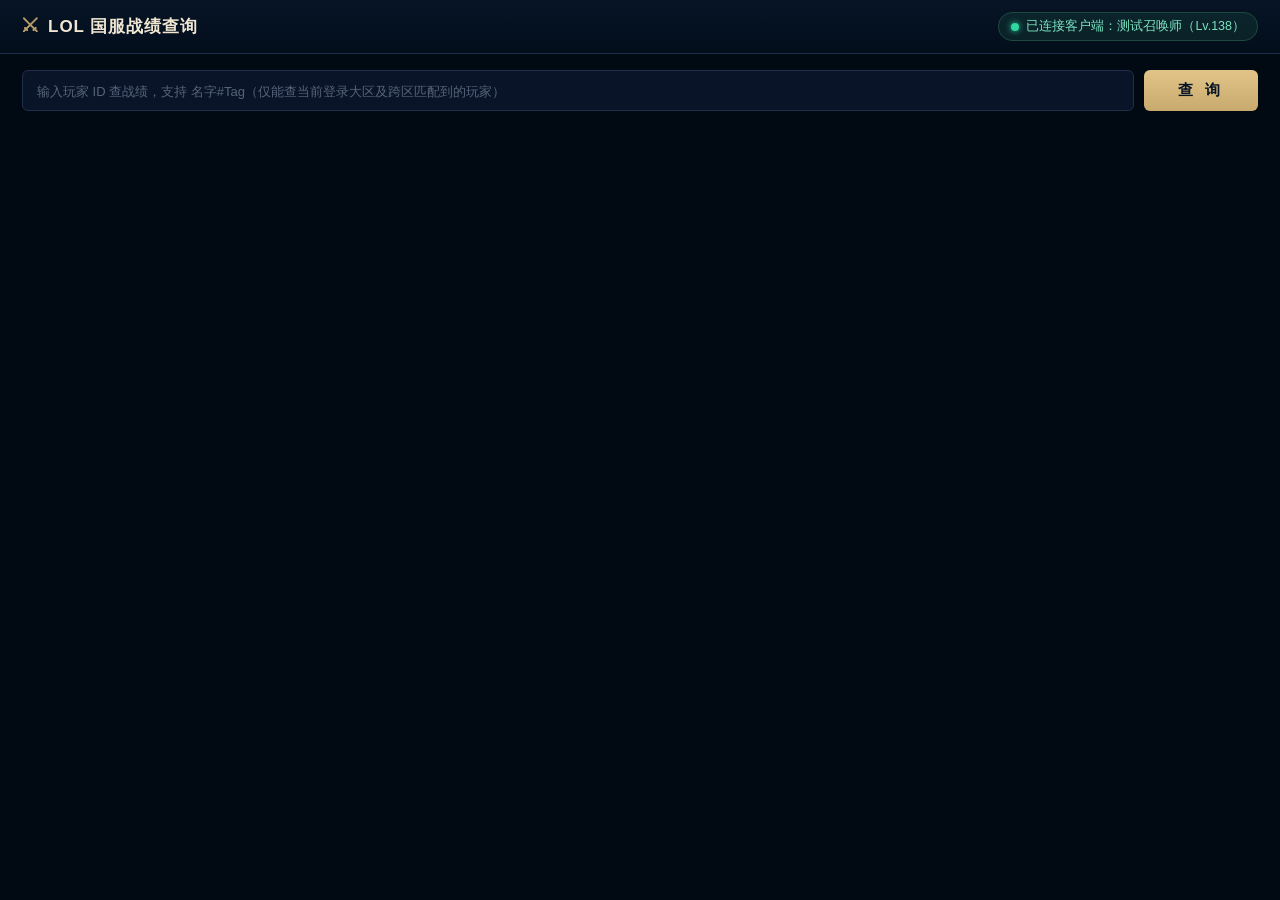
==== test/mock.html @ 6cfbda03 "LoL CN server match history viewer (LCU + pywebview), packaged as single exe" ====
<!DOCTYPE html>
<html lang="zh-CN">
<head>
<meta charset="utf-8">
<title>英雄联盟国服战绩查询</title>
<link rel="stylesheet" href="../app/ui/style.css">
</head>
<body>
<header>
  <div class="logo"><span class="logo-mark">⚔</span>LOL 国服战绩查询</div>
  <div id="connBadge" class="badge offline">
    <span class="dot"></span><span id="connText">正在检测客户端…</span>
    <button id="retryBtn" class="mini" hidden>重试</button>
  </div>
</header>

<main>
  <section class="search-row">
    <input id="queryInput" placeholder="输入玩家 ID 查战绩，支持 名字#Tag（仅能查当前登录大区及跨区匹配到的玩家）" autocomplete="off">
    <button id="searchBtn" class="primary">查 询</button>
  </section>

  <div id="toast" class="toast" hidden></div>

  <section id="playerBar" class="player-bar" hidden></section>
  <section id="summaryCards" class="summary" hidden></section>

  <section id="listHead" class="list-head" hidden>
    <div id="listTitle" class="list-title">战绩</div>
    <div class="list-actions">
      <button id="loadMoreBtn" class="ghost">加载更多</button>
      <button id="loadAllBtn" class="ghost">加载全部战绩</button>
      <button id="exportBtn" class="ghost">导出 CSV</button>
    </div>
  </section>

  <section id="matchList" class="match-list"></section>
  <div id="loadingAll" class="loading-all" hidden></div>
  <div id="emptyHint" class="empty" hidden>输入玩家 ID 开始查询</div>
</main>

<div id="detailMask" class="detail-mask" hidden>
  <div class="detail-panel">
    <div class="detail-head">
      <span id="detailTitle">对局详情</span>
      <button id="detailClose" class="ghost">关闭</button>
    </div>
    <div id="detailBody" class="detail-body">加载中…</div>
  </div>
</div>

<script>
window.pywebview = { api: {
  get_status: async () => ({ok:true, connected:true, me:{name:'测试召唤师', level:138}}),
  search_player: async (q) => ({ok:true, summoner:{puuid:'abc', summonerId:'s1', name:q, tagLine:'CN1', level:245, iconId:0}}),
  get_matches: async (puuid, beg) => {
    const heroes = [
      [1,'安妮·黑暗之女','Annie'],[412,'锤石·魂锁典狱长','Thresh'],[238,'亚索·疾风剑豪','Yasuo'],
      [99,'卢锡安·圣枪游侠','Lucian'],[86,'盖伦·德玛西亚之力','Garen']
    ];
    const modes = ['排位（单双排）','匹配模式','极地大乱斗'];
    const games = [];
    for (let i = beg; i < Math.min(beg+20, 45); i++) {
      const h = heroes[i % heroes.length], w = i % 3 !== 1;
      games.push({gameId: 1000000+i, queueId: i%3===2?450:420, mode: modes[i%3],
        creation: Date.now() - i*3600*1000*7, durationSec: 1200 + (i%5)*180, win: w, remake: i===7,
        championId: h[0], championName: h[1], avatar: 'https://game.gtimg.cn/images/lol/act/img/champion/' + h[2] + '.png',
        kills: 3+i%9, deaths: 2+i%6, assists: 5+i%12, cs: 150+i*7, gold: 9000+i*300, damage: 15000+i*900, level: 13+i%6});
    }
    return {ok:true, games, hasMore: beg+20 < 45};
  },
  get_game_detail: async (id) => {
    const myTeam = [['安妮·黑暗之女','Annie'],['亚索·疾风剑豪','Yasuo'],['卢锡安·圣枪游侠','Lucian'],['盖伦·德玛西亚之力','Garen'],['锤石·魂锁典狱长','Thresh']];
    const foeTeam = [['亚托克斯·暗裔剑魔','Aatrox'],['艾翁·铸星龙王','Ivern'],['劫·影流之主','Zed'],['厄运小姐·赏金猎人','MissFortune'],['索拉卡·众星之子','Soraka']];
    const mk = (arr, win, tag) => ({teamId: win?100:200, players: arr.map((h,i)=>({
      name: tag+i, championId: 1, championName: h[0],
      avatar: 'https://game.gtimg.cn/images/lol/act/img/champion/'+h[1]+'.png',
      kills: 8-i, deaths: 4, assists: 10, cs: 200+i*20, gold: 11000, damage: 22000, level: 16,
      items:[3089,3020,3157,3165,3135,3340],
      itemIcons:[3089,3020,3157,3165,3135,3340].map(x=>'https://game.gtimg.cn/images/lol/act/img/item/'+x+'.png'),
      win: win}))});
    return {ok:true, game:{gameId:id, mode:'排位（单双排）', creation: Date.now()-7200000, durationSec: 1836,
      teams:[mk(myTeam, true, '队友'), mk(foeTeam, false, '对手')]}};
  },
  get_champion_map: async () => ({ok:true, count:173}),
}};
</script>
<script src="../app/ui/app.js"></script>
</body>
</html>
---- app/ui/style.css ----
:root {
  --bg: #010a13;
  --panel: #0a1428;
  --panel2: #0f1e33;
  --line: #1f2f4a;
  --gold: #c8aa6e;
  --gold-bright: #f0e6d2;
  --cyan: #0ac8b9;
  --text: #a9b3c4;
  --text-bright: #e8e8f0;
  --win: #4a8fd6;
  --lose: #e0527e;
  --kda-high: #d0a94c;
}

* { box-sizing: border-box; margin: 0; padding: 0; }

/* hidden 属性必须始终生效，防止被 display:flex 等规则覆盖 */
[hidden] { display: none !important; }

body {
  background: var(--bg);
  color: var(--text);
  font-family: "Microsoft YaHei", "PingFang SC", "Segoe UI", sans-serif;
  font-size: 14px;
  overflow: hidden;
  height: 100vh;
  display: flex;
  flex-direction: column;
}

header {
  display: flex; align-items: center; justify-content: space-between;
  padding: 12px 22px;
  background: linear-gradient(180deg, #061425, #030e1c);
  border-bottom: 1px solid var(--line);
  flex: none;
}
.logo { font-size: 17px; font-weight: bold; color: var(--gold-bright); letter-spacing: 1px; }
.logo-mark { color: var(--gold); margin-right: 8px; }

.badge {
  display: flex; align-items: center; gap: 7px;
  padding: 5px 12px; border-radius: 14px; font-size: 12.5px;
  border: 1px solid var(--line);
}
.badge .dot { width: 8px; height: 8px; border-radius: 50%; background: #888; }
.badge.online { color: #7be3c0; border-color: #1e4a3d; background: rgba(30, 90, 70, .25); }
.badge.online .dot { background: #2fd6a0; box-shadow: 0 0 6px #2fd6a0; }
.badge.offline { color: #e58ba4; border-color: #522738; background: rgba(90, 30, 50, .25); }
.badge.offline .dot { background: #e0527e; box-shadow: 0 0 6px #e0527e; }

main { flex: 1; overflow-y: auto; padding: 16px 22px 30px; }

/* ---------- 搜索 ---------- */
.search-row { display: flex; gap: 10px; margin-bottom: 14px; }
#queryInput {
  flex: 1; padding: 11px 14px; font-size: 14.5px;
  background: var(--panel); border: 1px solid var(--line); border-radius: 6px;
  color: var(--text-bright); outline: none; transition: border-color .15s;
}
#queryInput:focus { border-color: var(--gold); }
#queryInput::placeholder { color: #55637a; font-size: 13px; }

button.primary {
  padding: 11px 34px; font-size: 15px; letter-spacing: 4px; cursor: pointer;
  color: #061425; font-weight: bold;
  background: linear-gradient(180deg, #e2c488, #c8aa6e);
  border: none; border-radius: 6px; transition: filter .15s;
}
button.primary:hover { filter: brightness(1.1); }
button.primary:disabled { filter: grayscale(.6); cursor: not-allowed; }

button.ghost {
  padding: 7px 14px; font-size: 13px; cursor: pointer; color: var(--gold);
  background: transparent; border: 1px solid #3a4a63; border-radius: 5px;
  transition: all .15s;
}
button.ghost:hover:not(:disabled) { border-color: var(--gold); background: rgba(200,170,110,.08); }
button.ghost:disabled { opacity: .45; cursor: not-allowed; }
button.mini {
  padding: 2px 10px; font-size: 12px; cursor: pointer; color: #e58ba4;
  background: transparent; border: 1px solid #522738; border-radius: 10px;
}

/* ---------- 提示 ---------- */
.toast {
  position: sticky; top: 0; z-index: 50; margin-bottom: 12px;
  padding: 10px 14px; border-radius: 6px; font-size: 13.5px; line-height: 1.5;
  background: #2c1622; color: #f0b7c8; border: 1px solid #522738;
}

/* ---------- 玩家条 ---------- */
.player-bar {
  display: flex; align-items: center; gap: 14px;
  padding: 14px 18px; margin-bottom: 12px;
  background: linear-gradient(90deg, var(--panel2), var(--panel));
  border: 1px solid var(--line); border-radius: 8px;
}
.player-bar .avatar {
  width: 52px; height: 52px; border-radius: 50%; flex: none;
  background: radial-gradient(circle at 35% 30%, #2a4a75, #14263f);
  color: var(--gold-bright); font-size: 22px; font-weight: bold;
  display: flex; align-items: center; justify-content: center;
  border: 2px solid var(--gold); overflow: hidden;
}
.player-bar .avatar img { width: 100%; height: 100%; object-fit: cover; }
.player-bar .name { font-size: 18px; font-weight: bold; color: var(--text-bright); }
.player-bar .sub { font-size: 12.5px; color: #6b7a92; margin-top: 3px; }

/* ---------- 汇总 ---------- */
.summary { display: grid; grid-template-columns: repeat(4, 1fr); gap: 10px; margin-bottom: 14px; }
.stat-card {
  background: var(--panel); border: 1px solid var(--line); border-radius: 8px;
  padding: 12px 16px;
}
.stat-card .label { font-size: 12px; color: #6b7a92; margin-bottom: 6px; }
.stat-card .value { font-size: 21px; font-weight: bold; color: var(--text-bright); }
.stat-card .value .unit { font-size: 12px; color: #6b7a92; font-weight: normal; }
.stat-card .champ-row { display: flex; gap: 6px; flex-wrap: wrap; }
.champ-chip { display: flex; align-items: center; gap: 4px; font-size: 11px; color: var(--text); }
.champ-chip img { width: 24px; height: 24px; border-radius: 4px; }
.champ-chip .wr { color: #6b7a92; }
.champ-chip b { color: var(--text-bright); font-weight: normal; }
.champ-chip .cname { max-width: 64px; overflow: hidden; text-overflow: ellipsis; white-space: nowrap; }
.wr-good { color: #5fc6ae !important; }
.wr-bad { color: #e0527e !important; }

/* ---------- 列表 ---------- */
.list-head {
  display: flex; align-items: center; justify-content: space-between;
  margin: 4px 0 10px;
}
.list-title { font-size: 14px; color: #8393ab; }
.list-actions { display: flex; gap: 8px; }

.match-list { display: flex; flex-direction: column; gap: 8px; }

.match-card {
  display: flex; align-items: center; gap: 14px;
  background: var(--panel); border: 1px solid var(--line); border-radius: 8px;
  padding: 10px 14px 10px 0; cursor: pointer; overflow: hidden;
  transition: border-color .15s, transform .1s;
}
.match-card:hover { border-color: #3a5a83; }
.match-card.win { border-left: 3px solid var(--win); }
.match-card.lose { border-left: 3px solid var(--lose); }

.mc-champ { position: relative; width: 52px; height: 52px; flex: none; margin-left: 12px; }
.mc-champ img {
  width: 100%; height: 100%; border-radius: 6px; object-fit: cover;
  border: 1px solid var(--line);
}
.mc-champ .lvl {
  position: absolute; right: -4px; bottom: -4px;
  background: #061425; border: 1px solid var(--line); border-radius: 8px;
  font-size: 10.5px; padding: 0 5px; color: var(--gold);
}
.mc-champ .ph {
  width: 100%; height: 100%; border-radius: 6px;
  background: linear-gradient(135deg, #1b3355, #10203a);
  display: flex; align-items: center; justify-content: center;
  color: var(--gold); font-size: 16px; font-weight: bold;
}

.mc-main { width: 190px; flex: none; }
.mc-main .cname { font-size: 14.5px; font-weight: bold; color: var(--text-bright); }
.mc-main .meta { font-size: 12px; color: #6b7a92; margin-top: 4px; }
.mc-main .meta .win-word { color: #5fc6ae; font-weight: bold; }
.mc-main .meta .lose-word { color: #e0527e; font-weight: bold; }

.mc-kda { width: 130px; flex: none; text-align: center; }
.mc-kda .nums { font-size: 15.5px; color: var(--text-bright); font-weight: bold; }
.mc-kda .nums .d { color: #e0527e; }
.mc-kda .ratio { font-size: 12px; margin-top: 3px; color: #6b7a92; }
.kda-good { color: var(--kda-high) !important; }

.mc-stats { display: flex; gap: 22px; flex: 1; }
.mc-stat { text-align: center; min-width: 52px; }
.mc-stat .v { font-size: 14px; color: var(--text-bright); }
.mc-stat .k { font-size: 11px; color: #6b7a92; margin-top: 2px; }

.mc-right { text-align: right; flex: none; margin-left: auto; padding-right: 4px; }
.mc-right .dur { font-size: 13px; color: var(--text); }
.mc-right .mode { font-size: 12px; color: #6b7a92; margin-top: 3px; }
.mc-right .arrow { color: #3a4a63; font-size: 16px; margin-left: 10px; }
.remake-tag { font-size: 11px; color: #c9a227; border: 1px solid #4d3f14; border-radius: 3px; padding: 0 4px; margin-left: 6px; }

.empty { text-align: center; color: #55637a; padding: 60px 0; font-size: 14px; }
.loading-all { text-align: center; color: var(--gold); padding: 14px 0; font-size: 13px; }

/* ---------- 详情弹层 ---------- */
.detail-mask {
  position: fixed; inset: 0; background: rgba(1, 6, 12, .78); z-index: 100;
  display: flex; align-items: center; justify-content: center;
}
.detail-panel {
  width: min(860px, 92vw); max-height: 86vh; overflow-y: auto;
  background: var(--panel2); border: 1px solid #3a4a63; border-radius: 10px;
  padding: 18px 22px;
}
.detail-head {
  display: flex; justify-content: space-between; align-items: center;
  font-size: 15px; color: var(--text-bright); font-weight: bold; margin-bottom: 14px;
}
.detail-team-title { font-size: 13px; margin: 10px 0 6px; color: #8393ab; }
.detail-team-title.win { color: #5fc6ae; }
.detail-team-title.lose { color: #e0527e; }

.dtable { width: 100%; border-collapse: collapse; }
.dtable td { padding: 5px 6px; font-size: 13px; border-top: 1px solid #16263e; }
.dtable tr.me { background: rgba(200, 170, 110, .07); }
.dtable .dchamp { display: flex; align-items: center; gap: 8px; }
.dtable .dchamp img { width: 30px; height: 30px; border-radius: 4px; }
.dtable .dchamp span { color: var(--text-bright); }
.dtable .items { display: flex; gap: 3px; }
.dtable .items img { width: 20px; height: 20px; border-radius: 3px; background: #16263e; }
.dtable .dkda b { color: var(--text-bright); }
.dtable .dkda .d { color: #e0527e; }

/* 滚动条 */
::-webkit-scrollbar { width: 10px; }
::-webkit-scrollbar-thumb { background: #1f2f4a; border-radius: 5px; }
::-webkit-scrollbar-track { background: transparent; }
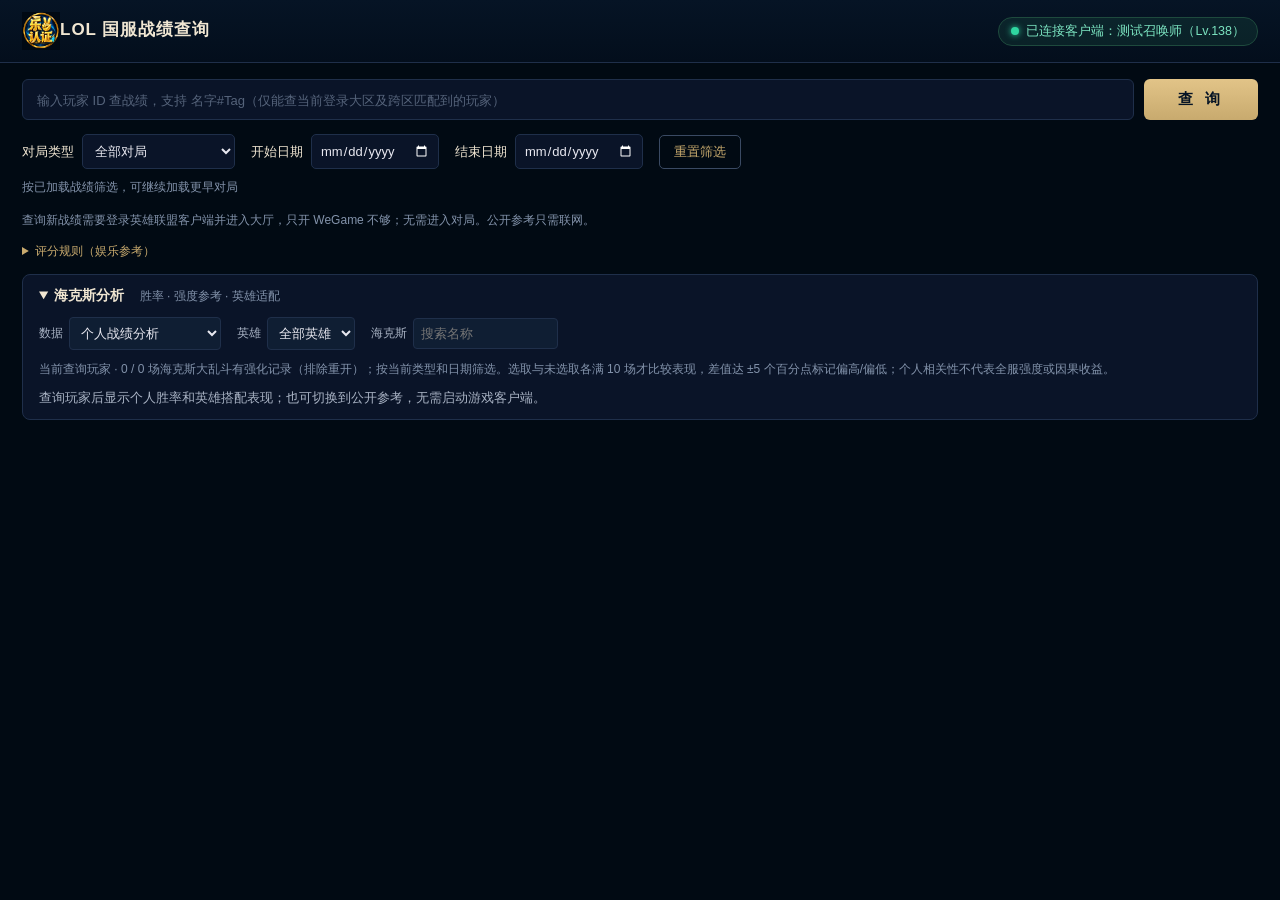
==== commit 9d241e60: "feat: add ARAM Mayhem analysis, player ratings and custom app icon" ====
--- a/test/mock.html
+++ b/test/mock.html
@@ -3,11 +3,12 @@
 <head>
 <meta charset="utf-8">
 <title>英雄联盟国服战绩查询</title>
+<link rel="icon" href="../app/ui/app-icon.ico">
 <link rel="stylesheet" href="../app/ui/style.css">
 </head>
 <body>
 <header>
-  <div class="logo"><span class="logo-mark">⚔</span>LOL 国服战绩查询</div>
+  <div class="logo"><img class="app-logo" src="../app/ui/app-icon.png" alt="乐✌认证">LOL 国服战绩查询</div>
   <div id="connBadge" class="badge offline">
     <span class="dot"></span><span id="connText">正在检测客户端…</span>
     <button id="retryBtn" class="mini" hidden>重试</button>
@@ -20,14 +21,54 @@
     <button id="searchBtn" class="primary">查 询</button>
   </section>
 
+  <section class="filter-row" aria-label="战绩筛选">
+    <label>对局类型 <select id="queueFilter">
+      <option value="all">全部对局</option>
+      <option value="mayhem">海克斯大乱斗</option>
+      <option value="aram">极地大乱斗</option>
+      <option value="ranked-solo">排位（单双排）</option>
+      <option value="ranked-flex">排位（灵活组排）</option>
+      <option value="normal">匹配模式</option>
+      <option value="arena">斗魂竞技场</option>
+      <option value="urf">无限火力 / 无限乱斗</option>
+      <option value="other">其他模式</option>
+    </select></label>
+    <label>开始日期 <input id="dateFrom" type="date"></label>
+    <label>结束日期 <input id="dateTo" type="date"></label>
+    <button id="resetFilters" class="ghost">重置筛选</button>
+    <span id="filterHint" class="filter-hint">按已加载战绩筛选，可继续加载更早对局</span>
+  </section>
+
   <div id="toast" class="toast" hidden></div>
+  <p class="connection-help">查询新战绩需要登录英雄联盟客户端并进入大厅，只开 WeGame 不够；无需进入对局。公开参考只需联网。</p>
 
   <section id="playerBar" class="player-bar" hidden></section>
   <section id="summaryCards" class="summary" hidden></section>
+  <section id="damageSummary" class="damage-summary" hidden>
+    <div><b>近期伤害评价</b> <span id="damageVerdict"></span><p id="damageProgress"></p></div>
+    <button id="retryDamage" class="ghost" hidden>重试伤害核验</button>
+  </section>
+  <details class="rating-rules"><summary>评分规则（娱乐参考）</summary><div id="ratingRules"></div></details>
+
+  <details id="augmentAnalysis" class="analysis-panel" open>
+    <summary>海克斯分析 <span>胜率 · 强度参考 · 英雄适配</span></summary>
+    <div class="analysis-controls">
+      <label>数据 <select id="analysisSource">
+        <option value="personal">个人战绩分析</option>
+        <option value="public">公开强度 / 英雄适配</option>
+      </select></label>
+      <label>英雄 <select id="analysisChampion"><option value="0">全部英雄</option></select></label>
+      <label>海克斯 <input id="analysisSearch" type="search" placeholder="搜索名称"></label>
+      <button id="refreshReference" class="ghost" hidden>刷新公开参考</button>
+    </div>
+    <p id="analysisNote" class="analysis-note"></p>
+    <div id="analysisBody" class="analysis-body"></div>
+  </details>
 
   <section id="listHead" class="list-head" hidden>
     <div id="listTitle" class="list-title">战绩</div>
     <div class="list-actions">
+      <select id="matchSort" aria-label="战绩排序"><option value="date">最新对局在前</option><option value="score">评分从高到低</option></select>
       <button id="loadMoreBtn" class="ghost">加载更多</button>
       <button id="loadAllBtn" class="ghost">加载全部战绩</button>
       <button id="exportBtn" class="ghost">导出 CSV</button>
@@ -43,46 +84,64 @@
   <div class="detail-panel">
     <div class="detail-head">
       <span id="detailTitle">对局详情</span>
+      <select id="detailSort" aria-label="队伍内排序"><option value="default">队伍默认顺序</option><option value="score">队伍内评分从高到低</option></select>
       <button id="detailClose" class="ghost">关闭</button>
     </div>
     <div id="detailBody" class="detail-body">加载中…</div>
   </div>
 </div>
 
+<script src="../app/ui/ratings.js"></script>
+<script src="../app/ui/damage.js"></script>
+<script src="../app/ui/analysis.js"></script>
 <script>
+const mockAugments = [
+  {id: 1007, name: '大力', rarity: 'kSilver', icon: 'https://raw.communitydragon.org/latest/plugins/rcp-be-lol-game-data/global/default/assets/ux/cherry/augments/icons/bluntforce_small.png'},
+  {id: 1002, name: '尖端发明家', rarity: 'kGold', icon: 'https://raw.communitydragon.org/latest/plugins/rcp-be-lol-game-data/global/default/assets/ux/cherry/augments/icons/apexinventor_small.png'},
+  {id: 1006, name: '利刃华尔兹', rarity: 'kPrismatic', icon: 'https://raw.communitydragon.org/latest/plugins/rcp-be-lol-game-data/global/default/assets/ux/cherry/augments/icons/bladewaltz_small.png'},
+];
 window.pywebview = { api: {
   get_status: async () => ({ok:true, connected:true, me:{name:'测试召唤师', level:138}}),
-  search_player: async (q) => ({ok:true, summoner:{puuid:'abc', summonerId:'s1', name:q, tagLine:'CN1', level:245, iconId:0}}),
+  search_player: async (q) => ({ok:true, summoner:{puuid:'abc', summonerId:'s1', name:q, friendStatus:'friend', tagLine:'CN1', level:245, iconId:0}}),
   get_matches: async (puuid, beg) => {
     const heroes = [
       [1,'安妮·黑暗之女','Annie'],[412,'锤石·魂锁典狱长','Thresh'],[238,'亚索·疾风剑豪','Yasuo'],
       [99,'卢锡安·圣枪游侠','Lucian'],[86,'盖伦·德玛西亚之力','Garen']
     ];
-    const modes = ['排位（单双排）','匹配模式','极地大乱斗'];
+    const modes = ['海克斯大乱斗','排位（单双排）','匹配模式','极地大乱斗'];
+    const queues = [2400, 420, 430, 450];
     const games = [];
     for (let i = beg; i < Math.min(beg+20, 45); i++) {
       const h = heroes[i % heroes.length], w = i % 3 !== 1;
-      games.push({gameId: 1000000+i, queueId: i%3===2?450:420, mode: modes[i%3],
+      games.push({gameId: 1000000+i, queueId: queues[i%4], mode: modes[i%4],
+        augmentNames: i%4===0 ? mockAugments : [],
         creation: Date.now() - i*3600*1000*7, durationSec: 1200 + (i%5)*180, win: w, remake: i===7,
         championId: h[0], championName: h[1], avatar: 'https://game.gtimg.cn/images/lol/act/img/champion/' + h[2] + '.png',
         kills: 3+i%9, deaths: 2+i%6, assists: 5+i%12, cs: 150+i*7, gold: 9000+i*300, damage: 15000+i*900, level: 13+i%6});
     }
     return {ok:true, games, hasMore: beg+20 < 45};
   },
+  get_damage_evaluations: async (puuid, ids) => ({ok:true, results:ids.map(id=>({gameId:id,
+    evaluation:{status:'ok',isTop:(id-1000000)%4===0,rank:(id-1000000)%4===0?1:5,maxDamage:40000,damage:20000,tied:false,players:10}}))}),
   get_game_detail: async (id) => {
+    const mayhem = (id - 1000000) % 4 === 0;
     const myTeam = [['安妮·黑暗之女','Annie'],['亚索·疾风剑豪','Yasuo'],['卢锡安·圣枪游侠','Lucian'],['盖伦·德玛西亚之力','Garen'],['锤石·魂锁典狱长','Thresh']];
     const foeTeam = [['亚托克斯·暗裔剑魔','Aatrox'],['艾翁·铸星龙王','Ivern'],['劫·影流之主','Zed'],['厄运小姐·赏金猎人','MissFortune'],['索拉卡·众星之子','Soraka']];
     const mk = (arr, win, tag) => ({teamId: win?100:200, players: arr.map((h,i)=>({
-      name: tag+i, championId: 1, championName: h[0],
+      name: tag+i, friendStatus: i===0?'friend':i===1?'self':i===2?'unknown':'not_friend', tagLine: 'CN1', championId: 1, championName: h[0],
+      augments: mayhem ? mockAugments : [],
       avatar: 'https://game.gtimg.cn/images/lol/act/img/champion/'+h[1]+'.png',
       kills: 8-i, deaths: 4, assists: 10, cs: 200+i*20, gold: 11000, damage: 22000, level: 16,
       items:[3089,3020,3157,3165,3135,3340],
       itemIcons:[3089,3020,3157,3165,3135,3340].map(x=>'https://game.gtimg.cn/images/lol/act/img/item/'+x+'.png'),
       win: win}))});
-    return {ok:true, game:{gameId:id, mode:'排位（单双排）', creation: Date.now()-7200000, durationSec: 1836,
+    return {ok:true, game:{gameId:id, mode:mayhem?'海克斯大乱斗':'排位（单双排）', creation: Date.now()-7200000, durationSec: 1836,
       teams:[mk(myTeam, true, '队友'), mk(foeTeam, false, '对手')]}};
   },
-  get_champion_map: async () => ({ok:true, count:173}),
+  get_champion_map: async () => ({ok:true, count:2, champions:[{id:266,name:'暗裔剑魔·亚托克斯'},{id:103,name:'九尾妖狐·阿狸'}]}),
+  get_augment_reference: async (id) => ({ok:true, data:{source:'ARAMGG', sourceUrl:'https://aramgg.com/en/augments',
+    patch:'26.17', scope:'演示数据，仅用于界面测试', championId:id, minimumSample:id?255:null,
+    fetchedAt:'2026-09-09T00:00:00Z', rows:mockAugments.map(a=>({id:a.id,augment:a,winRate:52.31,tier:'T2',sampleSize:id?1000:null}))}}),
 }};
 </script>
 <script src="../app/ui/app.js"></script>
--- a/app/ui/style.css
+++ b/app/ui/style.css
@@ -209,16 +209,119 @@
 
 .dtable { width: 100%; border-collapse: collapse; }
 .dtable td { padding: 5px 6px; font-size: 13px; border-top: 1px solid #16263e; }
+.dtable td:nth-child(n+2) { white-space: nowrap; }
 .dtable tr.me { background: rgba(200, 170, 110, .07); }
 .dtable .dchamp { display: flex; align-items: center; gap: 8px; }
 .dtable .dchamp img { width: 30px; height: 30px; border-radius: 4px; }
 .dtable .dchamp span { color: var(--text-bright); }
+.dtable .dchamp .pname { color: #8393ab; font-size: 12px; max-width: 110px;
+  overflow: hidden; text-overflow: ellipsis; white-space: nowrap; }
+.dtable .daug { max-width: 250px; }
 .dtable .items { display: flex; gap: 3px; }
 .dtable .items img { width: 20px; height: 20px; border-radius: 3px; background: #16263e; }
 .dtable .dkda b { color: var(--text-bright); }
 .dtable .dkda .d { color: #e0527e; }
 
+/* 海克斯强化符文徽章 */
+.aug-chips { display: flex; flex-wrap: wrap; gap: 4px; margin-top: 4px; }
+.aug-chip {
+  font-size: 11px; line-height: 1; padding: 4px 6px;
+  color: #c8aa6e; background: rgba(200, 170, 110, .10);
+  border: 1px solid rgba(200, 170, 110, .35); border-radius: 3px;
+  white-space: nowrap;
+}
+.stat-card .sublabel { font-size: 11px; color: #6b7a92; margin-top: 5px; }
+
+.filter-row { display: flex; align-items: center; flex-wrap: wrap; gap: 10px 16px; margin-bottom: 16px; }
+.filter-row label { display: flex; align-items: center; gap: 8px; font-size: 13px; color: var(--gold-bright); }
+.filter-row select, .filter-row input {
+  color-scheme: dark; background: var(--panel); color: var(--text-bright);
+  border: 1px solid var(--line); border-radius: 5px; padding: 8px; font: inherit;
+}
+.filter-row select:focus, .filter-row input:focus { outline: 1px solid var(--gold); }
+.filter-hint { flex-basis: 100%; color: #8393ab; font-size: 12px; }
+.connection-help { color: #8393ab; font-size: 12px; margin: 0 0 14px; }
+.analysis-panel { margin-bottom: 16px; border: 1px solid var(--line); border-radius: 8px; background: var(--panel); padding: 12px 16px; }
+.analysis-panel summary { color: var(--gold-bright); cursor: pointer; font-weight: bold; }
+.analysis-panel summary span { margin-left: 12px; color: #8393ab; font-size: 12px; font-weight: normal; }
+.analysis-controls { display: flex; flex-wrap: wrap; align-items: center; gap: 10px 16px; margin-top: 12px; }
+.analysis-controls label { display: flex; align-items: center; gap: 6px; font-size: 12px; }
+.analysis-controls select, .analysis-controls input { background: var(--panel2); color: var(--text-bright); border: 1px solid var(--line); padding: 7px; border-radius: 4px; max-width: 230px; }
+.analysis-controls input { width: 145px; }
+.analysis-note { font-size: 12px; color: #8393ab; line-height: 1.6; margin: 10px 0; }
+.analysis-note a { color: var(--cyan); }
+.analysis-body { max-height: 300px; overflow: auto; font-size: 13px; }
+.analysis-table { width: 100%; border-collapse: collapse; }
+.analysis-table th { position: sticky; top: 0; background: #12243b; text-align: left; font-weight: normal; color: #bdcadb; z-index: 1; }
+.analysis-table th, .analysis-table td { padding: 8px; border-bottom: 1px solid var(--line); }
+.analysis-table th, .analysis-table td:nth-child(2), .analysis-table td:nth-child(3) { white-space: nowrap; }
+.analysis-table .aug-chips { margin: 0; }
+.analysis-rate { color: var(--text-bright); font-weight: bold; }
+.analysis-pair { margin: 3px 0; line-height: 1.5; }
+.reference-tier { padding: 3px 10px; border: 1px solid #41566f; border-radius: 4px; }
+.tier-T1 { color: #e6b9ff; border-color: #8661b2; }
+.tier-T2 { color: #e7cb86; border-color: #8c7037; }
+.reference-stale { color: #efbb66; }
+.copy-id { flex: none; padding: 3px 7px; color: var(--cyan); background: transparent; border: 1px solid #285455; border-radius: 4px; cursor: pointer; font: inherit; font-size: 11px; }
+.copy-id:hover { background: #153435; }
+.copy-id:disabled { opacity: .4; cursor: default; }
+.dtable .dchamp { flex-wrap: wrap; }
+.rating-rules { color: #8393ab; margin-bottom: 14px; font-size: 12px; }
+.rating-rules summary { cursor: pointer; color: var(--gold); }
+#ratingRules { padding: 8px 12px; line-height: 1.8; background: var(--panel); border-radius: 5px; }
+.rating-badge { display: inline-block; padding: 3px 6px; border: 1px solid #384b62; border-radius: 4px; font-size: 12px; white-space: nowrap; color: #9baec5; }
+.rating-0 { color: #f4d778; border-color: #97772f; background: #3a3018; }
+.rating-1 { color: #d1afff; border-color: #705093; background: #2b2240; }
+.rating-2 { color: #71d5cb; border-color: #30746f; }
+.rating-3 { color: #91bce7; border-color: #3a6285; }
+.rating-4 { color: #c4b6a2; }
+.rating-5 { color: #d98d9e; border-color: #643846; }
+.mc-right .rating-badge { margin-top: 6px; }
+.player-rating { display: flex; align-items: center; gap: 8px; flex-wrap: wrap; font-size: 12px; margin-top: 8px; }
+.player-rating > span:last-child { color: #8393ab; }
+.friend-badge { display: inline-block; padding: 2px 5px; border: 1px solid #354861; border-radius: 4px; color: #98a9c0; font-size: 11px; white-space: nowrap; }
+.friend-friend { color: #72dac2; border-color: #286852; background: #132e29; }
+.friend-self { color: #ebcf8f; border-color: #736035; }
+.friend-unknown { color: #a59ba8; }
+.detail-friend-note { color: #8393ab; font-size: 12px; margin-bottom: 8px; }
+.detail-rating { margin-top: 5px; }
+.detail-rating .rating-badge { font-size: 11px; }
+.list-head, .list-actions { flex-wrap: wrap; gap: 8px; }
+#matchSort, #detailSort { color: var(--text-bright); background: var(--panel); border: 1px solid var(--line); border-radius: 5px; padding: 5px; }
+.detail-head { gap: 10px; flex-wrap: wrap; }
+#detailSort { margin-left: auto; }
+.damage-summary { display: flex; align-items: center; justify-content: space-between; gap: 12px; padding: 12px 16px; margin-bottom: 14px; background: var(--panel); border: 1px solid var(--line); border-radius: 8px; }
+.damage-summary b { color: var(--gold-bright); margin-right: 10px; }
+.damage-summary p { margin-top: 6px; color: #8393ab; line-height: 1.6; font-size: 12px; }
+.damage-summary button { flex: none; }
+.damage-badge { display: inline-block; color: #8393ab; font-size: 10px; margin-top: 5px; white-space: nowrap; }
+.damage-top { color: #71dbc2; font-weight: bold; }
+.summary { grid-template-columns: repeat(3, minmax(0, 1fr)) minmax(270px, 1.5fr); }
+.stat-card .champ-row { display: grid; grid-template-columns: repeat(2, minmax(0, 1fr)); }
+.champ-chip { min-width: 0; }
+.champ-chip .cname { min-width: 0; flex: 1; }
+.mc-main { width: 290px; min-width: 0; flex: 1; }
+.mc-main .meta time { color: #a9b3c4; }
+.mc-stats { flex: none; gap: 14px; }
+.aug-chip { display: inline-flex; align-items: center; gap: 5px; line-height: 1.4; white-space: normal; }
+.aug-chip img, .aug-placeholder { width: 24px; height: 24px; object-fit: contain; flex: none; }
+.aug-placeholder { text-align: center; font-size: 22px; line-height: 24px; }
+.aug-chip.kSilver { color: #c7d4e3; border-color: #5d718a; background: #1b293d; }
+.aug-chip.kGold { color: #e7cb86; border-color: #8c7037; }
+.aug-chip.kPrismatic { color: #d9bcff; border-color: #8661b2; background: #302440; }
+.aug-empty { color: #8393ab; font-size: 12px; margin-top: 6px; }
+.detail-panel { width: min(1040px, 96vw); }
+.detail-body { overflow-x: auto; }
+.dtable td.daug { max-width: none; white-space: normal; border-top: none; padding: 0 6px 12px 44px; }
+@media (max-width: 1000px) {
+  .mc-stats { gap: 8px; }
+  .mc-kda { width: 110px; }
+  .match-card { gap: 10px; }
+}
+
 /* 滚动条 */
 ::-webkit-scrollbar { width: 10px; }
 ::-webkit-scrollbar-thumb { background: #1f2f4a; border-radius: 5px; }
 ::-webkit-scrollbar-track { background: transparent; }
+
+.app-logo { width: 38px; height: 38px; object-fit: contain; vertical-align: middle; }
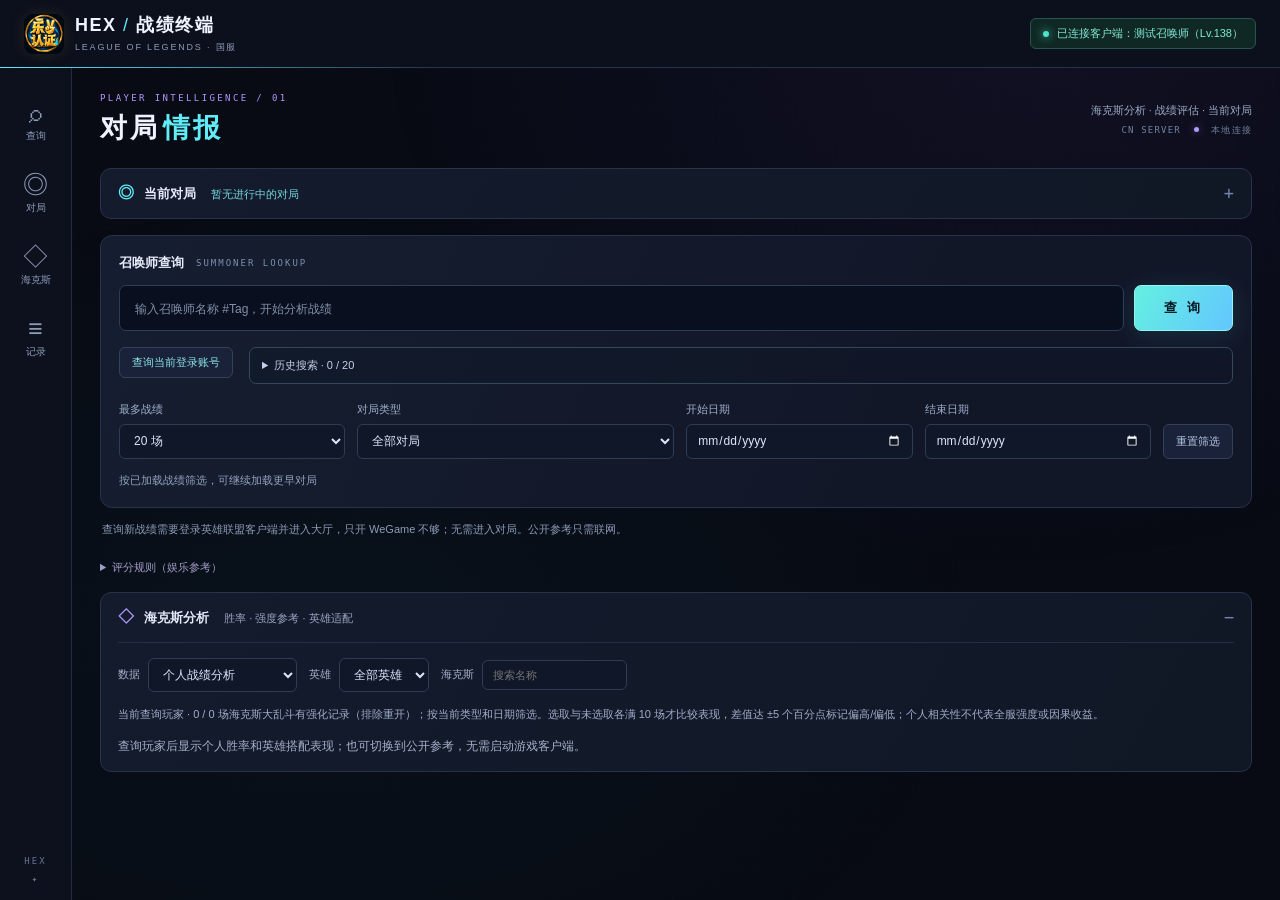
==== commit 4d1930ba: "feat: 进入游戏自动发送队友评价（带项目地址）；批量加载与加载特效完善 - 队友评价：当前对局页一键发送 + 进入对局自动发送（每局一次、可开关、记忆设置），   内容带应用签名「恁🐎战绩查询」与" ====
--- a/test/mock.html
+++ b/test/mock.html
@@ -8,20 +8,44 @@
 </head>
 <body>
 <header>
-  <div class="logo"><img class="app-logo" src="../app/ui/app-icon.png" alt="乐✌认证">LOL 国服战绩查询</div>
+  <div class="logo"><img class="app-logo" src="../app/ui/app-icon.png" alt="乐✌认证"><div><b>HEX<span> / </span>战绩终端</b><small>LEAGUE OF LEGENDS · 国服</small></div></div>
   <div id="connBadge" class="badge offline">
     <span class="dot"></span><span id="connText">正在检测客户端…</span>
     <button id="retryBtn" class="mini" hidden>重试</button>
   </div>
 </header>
 
+<div class="app-shell">
+<nav class="side-rail" aria-label="功能导航">
+  <a href="#searchWorkspace" class="rail-link active" data-panel="searchWorkspace" title="战绩查询"><span>⌕</span><small>查询</small></a>
+  <a href="#currentGame" class="rail-link" data-panel="currentGame" title="当前对局"><span>◎</span><small>对局</small></a>
+  <a href="#augmentAnalysis" class="rail-link" data-panel="augmentAnalysis" title="海克斯分析"><span>◇</span><small>海克斯</small></a>
+  <a href="#matchList" class="rail-link" data-panel="matchList" title="战绩列表"><span>≡</span><small>记录</small></a>
+  <div class="rail-footer">HEX<br>✦</div>
+</nav>
 <main>
+  <div class="page-heading"><div><p class="eyebrow">PLAYER INTELLIGENCE / 01</p><h1>对局<span>情报</span></h1></div><div class="heading-meta">海克斯分析 · 战绩评估 · 当前对局<span>CN SERVER <i></i> 本地连接</span></div></div>
+  <details id="currentGame" class="current-game">
+    <summary><span class="section-symbol">◎</span> 当前对局 <span id="currentState">正在检测…</span></summary>
+      <div class="current-toolbar"><p id="currentNote"></p><button id="autoSendBtn" class="ghost">进入游戏自动发送：开</button><button id="sendReviewBtn" class="ghost">一键发送队友评价</button><button id="refreshCurrent" class="ghost">刷新对局</button></div>
+    <div id="currentTeams" class="current-teams"></div>
+  </details>
+  <section id="searchWorkspace" class="query-panel">
+  <div class="query-heading"><b>召唤师查询</b><span>SUMMONER LOOKUP</span></div>
   <section class="search-row">
-    <input id="queryInput" placeholder="输入玩家 ID 查战绩，支持 名字#Tag（仅能查当前登录大区及跨区匹配到的玩家）" autocomplete="off">
+    <input id="queryInput" placeholder="输入召唤师名称 #Tag，开始分析战绩" aria-label="玩家名称和 Tag" autocomplete="off">
     <button id="searchBtn" class="primary">查 询</button>
   </section>
 
   <section class="filter-row" aria-label="战绩筛选">
+    <label>最多战绩 <select id="historyLimit">
+      <option value="20">20 场</option>
+      <option value="50">50 场</option>
+      <option value="100">100 场</option>
+      <option value="200">200 场</option>
+      <option value="300">300 场</option>
+      <option value="500">500 场</option>
+    </select></label>
     <label>对局类型 <select id="queueFilter">
       <option value="all">全部对局</option>
       <option value="mayhem">海克斯大乱斗</option>
@@ -39,7 +63,8 @@
     <span id="filterHint" class="filter-hint">按已加载战绩筛选，可继续加载更早对局</span>
   </section>
 
-  <div id="toast" class="toast" hidden></div>
+  </section>
+  <div id="toast" class="toast" role="status" hidden></div>
   <p class="connection-help">查询新战绩需要登录英雄联盟客户端并进入大厅，只开 WeGame 不够；无需进入对局。公开参考只需联网。</p>
 
   <section id="playerBar" class="player-bar" hidden></section>
@@ -51,7 +76,7 @@
   <details class="rating-rules"><summary>评分规则（娱乐参考）</summary><div id="ratingRules"></div></details>
 
   <details id="augmentAnalysis" class="analysis-panel" open>
-    <summary>海克斯分析 <span>胜率 · 强度参考 · 英雄适配</span></summary>
+    <summary><span class="section-symbol">◇</span> 海克斯分析 <span>胜率 · 强度参考 · 英雄适配</span></summary>
     <div class="analysis-controls">
       <label>数据 <select id="analysisSource">
         <option value="personal">个人战绩分析</option>
@@ -70,18 +95,22 @@
     <div class="list-actions">
       <select id="matchSort" aria-label="战绩排序"><option value="date">最新对局在前</option><option value="score">评分从高到低</option></select>
       <button id="loadMoreBtn" class="ghost">加载更多</button>
-      <button id="loadAllBtn" class="ghost">加载全部战绩</button>
+      <button id="loadAllBtn" class="ghost">加载至所选上限</button>
+      <button id="stopLoadBtn" class="ghost" hidden>停止加载</button>
       <button id="exportBtn" class="ghost">导出 CSV</button>
     </div>
   </section>
 
+  <p id="historyProgress" class="filter-hint" role="status" hidden></p>
   <section id="matchList" class="match-list"></section>
   <div id="loadingAll" class="loading-all" hidden></div>
   <div id="emptyHint" class="empty" hidden>输入玩家 ID 开始查询</div>
 </main>
+</div>
 
-<div id="detailMask" class="detail-mask" hidden>
+<div id="detailMask" class="detail-mask" role="dialog" aria-modal="true" aria-labelledby="detailTitle" hidden>
   <div class="detail-panel">
+    <div class="detail-kicker">MATCH REPORT <span>对局档案</span></div>
     <div class="detail-head">
       <span id="detailTitle">对局详情</span>
       <select id="detailSort" aria-label="队伍内排序"><option value="default">队伍默认顺序</option><option value="score">队伍内评分从高到低</option></select>
@@ -91,9 +120,12 @@
   </div>
 </div>
 
+<script src="../app/ui/current-game.js"></script>
 <script src="../app/ui/ratings.js"></script>
 <script src="../app/ui/damage.js"></script>
 <script src="../app/ui/analysis.js"></script>
+<script src="../app/ui/hero-analysis.js"></script>
+<script src="../app/ui/recent-searches.js"></script>
 <script>
 const mockAugments = [
   {id: 1007, name: '大力', rarity: 'kSilver', icon: 'https://raw.communitydragon.org/latest/plugins/rcp-be-lol-game-data/global/default/assets/ux/cherry/augments/icons/bluntforce_small.png'},
@@ -103,7 +135,14 @@
 window.pywebview = { api: {
   get_status: async () => ({ok:true, connected:true, me:{name:'测试召唤师', level:138}}),
   search_player: async (q) => ({ok:true, summoner:{puuid:'abc', summonerId:'s1', name:q, friendStatus:'friend', tagLine:'CN1', level:245, iconId:0}}),
-  get_matches: async (puuid, beg) => {
+  get_search_history: async () => ({ok:true,players:[]}),
+  remember_search: async () => ({ok:true,players:[]}),
+  remove_search: async () => ({ok:true,players:[]}),
+  get_current_game_status: async () => ({ok:true,active:false}),
+  get_current_game: async () => ({ok:true,active:false,teams:[]}),
+  notify_current_game: async () => ({ok:true}),
+  close_game_notice: async () => ({ok:true}),
+  get_matches: async (puuid, beg, count=20) => {
     const heroes = [
       [1,'安妮·黑暗之女','Annie'],[412,'锤石·魂锁典狱长','Thresh'],[238,'亚索·疾风剑豪','Yasuo'],
       [99,'卢锡安·圣枪游侠','Lucian'],[86,'盖伦·德玛西亚之力','Garen']
@@ -111,7 +150,7 @@
     const modes = ['海克斯大乱斗','排位（单双排）','匹配模式','极地大乱斗'];
     const queues = [2400, 420, 430, 450];
     const games = [];
-    for (let i = beg; i < Math.min(beg+20, 45); i++) {
+    for (let i = beg; i < Math.min(beg+count, 45); i++) {
       const h = heroes[i % heroes.length], w = i % 3 !== 1;
       games.push({gameId: 1000000+i, queueId: queues[i%4], mode: modes[i%4],
         augmentNames: i%4===0 ? mockAugments : [],
@@ -119,24 +158,30 @@
         championId: h[0], championName: h[1], avatar: 'https://game.gtimg.cn/images/lol/act/img/champion/' + h[2] + '.png',
         kills: 3+i%9, deaths: 2+i%6, assists: 5+i%12, cs: 150+i*7, gold: 9000+i*300, damage: 15000+i*900, level: 13+i%6});
     }
-    return {ok:true, games, hasMore: beg+20 < 45};
+    games.forEach(g => {
+      g.participantId = 1;
+      g.ratingParticipants = Array.from({length:10},(_,j)=>({participantId:j+1, teamId:j<5?100:200,
+        kills:j===0?g.kills:1,deaths:j===0?g.deaths:5,assists:j===0?g.assists:1,win:j<5?g.win:!g.win}));
+    });
+    return {ok:true, games, hasMore: beg+count < 45};
   },
   get_damage_evaluations: async (puuid, ids) => ({ok:true, results:ids.map(id=>({gameId:id,
-    evaluation:{status:'ok',isTop:(id-1000000)%4===0,rank:(id-1000000)%4===0?1:5,maxDamage:40000,damage:20000,tied:false,players:10}}))}),
+    evaluation:{status:'ok',isTop:(id-1000000)%4===0,rank:(id-1000000)%4===0?1:5,maxDamage:40000,damage:20000,teamShare:30,tied:false,players:10}}))}),
   get_game_detail: async (id) => {
     const mayhem = (id - 1000000) % 4 === 0;
     const myTeam = [['安妮·黑暗之女','Annie'],['亚索·疾风剑豪','Yasuo'],['卢锡安·圣枪游侠','Lucian'],['盖伦·德玛西亚之力','Garen'],['锤石·魂锁典狱长','Thresh']];
     const foeTeam = [['亚托克斯·暗裔剑魔','Aatrox'],['艾翁·铸星龙王','Ivern'],['劫·影流之主','Zed'],['厄运小姐·赏金猎人','MissFortune'],['索拉卡·众星之子','Soraka']];
     const mk = (arr, win, tag) => ({teamId: win?100:200, players: arr.map((h,i)=>({
-      name: tag+i, friendStatus: i===0?'friend':i===1?'self':i===2?'unknown':'not_friend', tagLine: 'CN1', championId: 1, championName: h[0],
+      participantId: i+(win?1:6), name: tag+i, friendStatus: i===0?'friend':i===1?'self':i===2?'unknown':'not_friend', tagLine: 'CN1', championId: 1, championName: h[0],
       augments: mayhem ? mockAugments : [],
       avatar: 'https://game.gtimg.cn/images/lol/act/img/champion/'+h[1]+'.png',
       kills: 8-i, deaths: 4, assists: 10, cs: 200+i*20, gold: 11000, damage: 22000, level: 16,
       items:[3089,3020,3157,3165,3135,3340],
       itemIcons:[3089,3020,3157,3165,3135,3340].map(x=>'https://game.gtimg.cn/images/lol/act/img/item/'+x+'.png'),
       win: win}))});
-    return {ok:true, game:{gameId:id, mode:mayhem?'海克斯大乱斗':'排位（单双排）', creation: Date.now()-7200000, durationSec: 1836,
-      teams:[mk(myTeam, true, '队友'), mk(foeTeam, false, '对手')]}};
+    const teams=[mk(myTeam, true, '队友'), mk(foeTeam, false, '对手')];
+    return {ok:true, game:{ratingParticipants:teams.flatMap(t=>t.players.map(p=>({...p,teamId:t.teamId}))), gameId:id, mode:mayhem?'海克斯大乱斗':'排位（单双排）', creation: Date.now()-7200000, durationSec: 1836,
+      teams}};
   },
   get_champion_map: async () => ({ok:true, count:2, champions:[{id:266,name:'暗裔剑魔·亚托克斯'},{id:103,name:'九尾妖狐·阿狸'}]}),
   get_augment_reference: async (id) => ({ok:true, data:{source:'ARAMGG', sourceUrl:'https://aramgg.com/en/augments',
--- a/app/ui/style.css
+++ b/app/ui/style.css
@@ -1,327 +1,259 @@
+/* HEX terminal: shared visual system for every application surface. */
 :root {
-  --bg: #010a13;
-  --panel: #0a1428;
-  --panel2: #0f1e33;
-  --line: #1f2f4a;
-  --gold: #c8aa6e;
-  --gold-bright: #f0e6d2;
-  --cyan: #0ac8b9;
-  --text: #a9b3c4;
-  --text-bright: #e8e8f0;
-  --win: #4a8fd6;
-  --lose: #e0527e;
-  --kda-high: #d0a94c;
+  color-scheme: dark;
+  --bg: #080b14; --panel: #111727; --panel2: #171f33; --line: #28324a;
+  --gold: #60ebf7; --gold-bright: #f1f5ff; --cyan: #60ebf7; --purple: #b19aff;
+  --text: #a5b1ca; --text-bright: #eef3ff; --muted: #8c9bb7;
+  --win: #4de4d0; --lose: #ff719b; --kda-high: #baadff;
 }
-
 * { box-sizing: border-box; margin: 0; padding: 0; }
-
-/* hidden 属性必须始终生效，防止被 display:flex 等规则覆盖 */
 [hidden] { display: none !important; }
-
-body {
-  background: var(--bg);
-  color: var(--text);
-  font-family: "Microsoft YaHei", "PingFang SC", "Segoe UI", sans-serif;
-  font-size: 14px;
-  overflow: hidden;
-  height: 100vh;
-  display: flex;
-  flex-direction: column;
-}
-
-header {
-  display: flex; align-items: center; justify-content: space-between;
-  padding: 12px 22px;
-  background: linear-gradient(180deg, #061425, #030e1c);
-  border-bottom: 1px solid var(--line);
-  flex: none;
-}
-.logo { font-size: 17px; font-weight: bold; color: var(--gold-bright); letter-spacing: 1px; }
-.logo-mark { color: var(--gold); margin-right: 8px; }
-
-.badge {
-  display: flex; align-items: center; gap: 7px;
-  padding: 5px 12px; border-radius: 14px; font-size: 12.5px;
-  border: 1px solid var(--line);
-}
-.badge .dot { width: 8px; height: 8px; border-radius: 50%; background: #888; }
-.badge.online { color: #7be3c0; border-color: #1e4a3d; background: rgba(30, 90, 70, .25); }
-.badge.online .dot { background: #2fd6a0; box-shadow: 0 0 6px #2fd6a0; }
-.badge.offline { color: #e58ba4; border-color: #522738; background: rgba(90, 30, 50, .25); }
-.badge.offline .dot { background: #e0527e; box-shadow: 0 0 6px #e0527e; }
-
-main { flex: 1; overflow-y: auto; padding: 16px 22px 30px; }
-
-/* ---------- 搜索 ---------- */
-.search-row { display: flex; gap: 10px; margin-bottom: 14px; }
-#queryInput {
-  flex: 1; padding: 11px 14px; font-size: 14.5px;
-  background: var(--panel); border: 1px solid var(--line); border-radius: 6px;
-  color: var(--text-bright); outline: none; transition: border-color .15s;
-}
-#queryInput:focus { border-color: var(--gold); }
-#queryInput::placeholder { color: #55637a; font-size: 13px; }
-
-button.primary {
-  padding: 11px 34px; font-size: 15px; letter-spacing: 4px; cursor: pointer;
-  color: #061425; font-weight: bold;
-  background: linear-gradient(180deg, #e2c488, #c8aa6e);
-  border: none; border-radius: 6px; transition: filter .15s;
-}
-button.primary:hover { filter: brightness(1.1); }
-button.primary:disabled { filter: grayscale(.6); cursor: not-allowed; }
-
-button.ghost {
-  padding: 7px 14px; font-size: 13px; cursor: pointer; color: var(--gold);
-  background: transparent; border: 1px solid #3a4a63; border-radius: 5px;
-  transition: all .15s;
-}
-button.ghost:hover:not(:disabled) { border-color: var(--gold); background: rgba(200,170,110,.08); }
-button.ghost:disabled { opacity: .45; cursor: not-allowed; }
-button.mini {
-  padding: 2px 10px; font-size: 12px; cursor: pointer; color: #e58ba4;
-  background: transparent; border: 1px solid #522738; border-radius: 10px;
-}
-
-/* ---------- 提示 ---------- */
-.toast {
-  position: sticky; top: 0; z-index: 50; margin-bottom: 12px;
-  padding: 10px 14px; border-radius: 6px; font-size: 13.5px; line-height: 1.5;
-  background: #2c1622; color: #f0b7c8; border: 1px solid #522738;
-}
-
-/* ---------- 玩家条 ---------- */
-.player-bar {
-  display: flex; align-items: center; gap: 14px;
-  padding: 14px 18px; margin-bottom: 12px;
-  background: linear-gradient(90deg, var(--panel2), var(--panel));
-  border: 1px solid var(--line); border-radius: 8px;
-}
-.player-bar .avatar {
-  width: 52px; height: 52px; border-radius: 50%; flex: none;
-  background: radial-gradient(circle at 35% 30%, #2a4a75, #14263f);
-  color: var(--gold-bright); font-size: 22px; font-weight: bold;
-  display: flex; align-items: center; justify-content: center;
-  border: 2px solid var(--gold); overflow: hidden;
-}
+body { background: var(--bg); color: var(--text); font: 13px "Segoe UI", "Microsoft YaHei", sans-serif; height: 100vh; overflow: hidden; display: flex; flex-direction: column; }
+body::before { content: ""; position: fixed; inset: 0; pointer-events: none; background: radial-gradient(ellipse at 80% 0, #6d45c518, transparent 45%), radial-gradient(ellipse at 25% 70%, #1bb8c50a, transparent 50%); }
+button, input, select { font: inherit; }
+button, a, input, select, summary { -webkit-tap-highlight-color: transparent; }
+button, a { transition: background .18s, border-color .18s, box-shadow .18s, transform .18s; }
+:focus-visible { outline: 2px solid var(--cyan); outline-offset: 3px; }
+a { color: var(--cyan); }
+header { position: relative; z-index: 2; display: flex; align-items: center; justify-content: space-between; gap: 20px; padding: 13px 24px; background: #0c101c; border-bottom: 1px solid var(--line); flex: none; }
+header::after { content: ""; position: absolute; bottom: -1px; left: 0; width: 34%; height: 1px; background: linear-gradient(90deg, var(--cyan), #9173ff00); }
+.logo { display: flex; align-items: center; gap: 11px; color: var(--text-bright); }
+.logo b { font-size: 18px; letter-spacing: 1.5px; }
+.logo b span { color: var(--cyan); font-weight: 400; }
+.logo small { display: block; margin-top: 4px; font-size: 9px; color: var(--muted); letter-spacing: 1.8px; }
+.app-logo { width: 40px; height: 40px; object-fit: contain; border-radius: 9px; box-shadow: 0 0 16px #cda84320; }
+.badge { display: flex; align-items: center; gap: 8px; padding: 7px 12px; border-radius: 6px; font-size: 11px; border: 1px solid var(--line); background: #151b2a; }
+.badge .dot { width: 6px; height: 6px; border-radius: 50%; flex: none; background: var(--muted); }
+.badge.online { color: #80e9d7; border-color: #28564f; background: #102824; }
+.badge.online .dot { background: var(--win); box-shadow: 0 0 8px var(--win); }
+.badge.offline { color: #ffb3c8; border-color: #593044; background: #2a1826; }
+.badge.offline .dot { background: var(--lose); box-shadow: 0 0 8px #ff719b66; }
+.app-shell { position: relative; display: flex; flex: 1; min-height: 0; }
+.side-rail { flex: 0 0 72px; padding: 22px 9px 12px; border-right: 1px solid #222b40; background: #0d111e; display: flex; flex-direction: column; align-items: stretch; gap: 10px; }
+.rail-link { text-decoration: none; color: #8d9cb9; border: 1px solid transparent; border-radius: 10px; text-align: center; padding: 8px 0; }
+.rail-link span { display: block; font: 25px "Segoe UI",sans-serif; line-height: 27px; }
+.rail-link small { display: block; font-size: 10px; margin-top: 3px; }
+.rail-link.active { color: var(--cyan); background: linear-gradient(135deg,#19434c66,#192c4555); border-color: #32717b77; box-shadow: 0 0 18px #51dce00a; }
+.rail-link:hover { color: #fff; background: #192138; }
+.rail-footer { margin-top: auto; text-align: center; color: #667494; font: 9px/2 monospace; letter-spacing: 2px; }
+main { flex: 1; min-width: 0; overflow-y: auto; padding: 24px 28px 36px; scroll-behavior: smooth; background-image: linear-gradient(#6680a604 1px, transparent 1px),linear-gradient(90deg,#6680a604 1px,transparent 1px); background-size: 40px 40px; }
+.page-heading { display: flex; align-items: center; justify-content: space-between; margin-bottom: 22px; gap: 16px; }
+.eyebrow { font: 9px/1.5 Consolas, monospace; letter-spacing: 2.4px; color: var(--purple); margin-bottom: 5px; }
+h1 { color: #f0f3ff; font-size: 27px; letter-spacing: 3px; line-height: 1.3; font-weight: 650; }
+h1 span { color: var(--cyan); margin-left: 3px; }
+.heading-meta { text-align: right; font-size: 11px; color: #9ba9c4; line-height: 2; }
+.heading-meta > span { display: block; font: 9px/2 Consolas,monospace; letter-spacing: 1.2px; color: #7283a1; }
+.heading-meta i { display: inline-block; height: 5px; width: 5px; border-radius: 50%; background: var(--purple); margin: 0 6px 1px; box-shadow: 0 0 8px #b19aff80; }
+.query-panel { padding: 18px; border: 1px solid var(--line); background: linear-gradient(115deg,#151e30,#121728 70%); border-radius: 12px; margin-bottom: 12px; position: relative; }
+.query-heading { display: flex; align-items: center; gap: 12px; margin-bottom: 13px; }
+.query-heading b { color: #e7ecfb; font-size: 13px; }
+.query-heading span { font: 9px Consolas,monospace; letter-spacing: 2px; color: #7e8fb3; }
+.search-row { display: flex; gap: 10px; margin-bottom: 16px; }
+#queryInput { min-width: 0; flex: 1; height: 46px; padding: 12px 15px; font-size: 14px; background: #090f1e; border: 1px solid #2d3d57; border-radius: 7px; color: #f3f6ff; transition: border-color .18s,box-shadow .18s; }
+#queryInput::placeholder { color: #8290aa; font-size: 12px; }
+#queryInput:focus { outline: none; border-color: #59d8ea; box-shadow: 0 0 0 3px #59d8ea12; }
+button { cursor: pointer; }
+button.primary { color: #07131d; background: linear-gradient(120deg,#64f0e1,#63c6ff); border: 1px solid #93f4f0; border-radius: 7px; padding: 10px 29px; font-weight: 750; letter-spacing: 3px; box-shadow: 0 4px 24px #47dfea20; }
+button.primary:hover:not(:disabled) { filter: brightness(1.08); box-shadow: 0 0 26px #47dfea35; }
+button.ghost, .copy-id { padding: 7px 12px; color: #b5c5e6; background: #192238; border: 1px solid #34415e; border-radius: 6px; font-size: 11px; }
+button.ghost:hover:not(:disabled), .copy-id:hover:not(:disabled) { color: #82f1f5; background: #1b3545; border-color: #438290; }
+button:disabled { opacity: .4; cursor: not-allowed; }
+button.mini { padding: 2px 8px; color: #ffbbd0; background: #4a2435; border: 1px solid #79465b; border-radius: 4px; font-size: 11px; }
+input, select { color-scheme: dark; background: #101728; color: #dce5f9; border: 1px solid #303c56; border-radius: 6px; padding: 8px 10px; }
+select { cursor: pointer; }
+select option { background: #151e31; color: #ecf1fc; }
+.filter-row { display: flex; align-items: end; flex-wrap: wrap; gap: 12px; }
+.filter-row label { display: flex; flex-direction: column; gap: 7px; color: #9faecb; font-size: 11px; flex: 1; min-width: 90px; }
+.filter-row label:nth-child(2) { flex: 1.4; }
+.filter-row input, .filter-row select { width: 100%; font-size: 12px; height: 35px; }
+.filter-row > button { height: 35px; }
+.filter-hint { flex-basis: 100%; color: #91a1bd; font-size: 11px; line-height: 1.7; }
+.connection-help { font-size: 11px; line-height: 1.7; color: #8c9bb8; margin: 0 2px 18px; }
+.toast { position: sticky; top: 0; z-index: 50; padding: 12px 16px; border: 1px solid #8d4466; border-left: 3px solid #ff80b0; border-radius: 8px; background: #301b30f5; box-shadow: 0 10px 35px #0006; color: #ffd0e1; font-size: 12px; line-height: 1.6; margin-bottom: 12px; }
+.player-bar { display: flex; align-items: center; gap: 15px; padding: 18px; margin-bottom: 12px; border: 1px solid #3d3b5e; border-radius: 12px; background: radial-gradient(ellipse at 90% 50%,#714cca22,transparent 70%),linear-gradient(100deg,#1c2239,#141b2c); position: relative; }
+.player-bar::after { content: "PLAYER PROFILE"; margin-left: auto; color: #897aa6; letter-spacing: 2px; font: 9px Consolas,monospace; }
+.player-bar .avatar { width: 52px; height: 52px; border-radius: 12px; flex: none; background: linear-gradient(135deg,#283c61,#29213f); border: 1px solid #7a6fb0; color: #eee7ff; display: grid; place-items: center; font-size: 24px; overflow: hidden; box-shadow: 0 0 22px #a289ff12; }
 .player-bar .avatar img { width: 100%; height: 100%; object-fit: cover; }
-.player-bar .name { font-size: 18px; font-weight: bold; color: var(--text-bright); }
-.player-bar .sub { font-size: 12.5px; color: #6b7a92; margin-top: 3px; }
-
-/* ---------- 汇总 ---------- */
-.summary { display: grid; grid-template-columns: repeat(4, 1fr); gap: 10px; margin-bottom: 14px; }
-.stat-card {
-  background: var(--panel); border: 1px solid var(--line); border-radius: 8px;
-  padding: 12px 16px;
-}
-.stat-card .label { font-size: 12px; color: #6b7a92; margin-bottom: 6px; }
-.stat-card .value { font-size: 21px; font-weight: bold; color: var(--text-bright); }
-.stat-card .value .unit { font-size: 12px; color: #6b7a92; font-weight: normal; }
-.stat-card .champ-row { display: flex; gap: 6px; flex-wrap: wrap; }
-.champ-chip { display: flex; align-items: center; gap: 4px; font-size: 11px; color: var(--text); }
-.champ-chip img { width: 24px; height: 24px; border-radius: 4px; }
-.champ-chip .wr { color: #6b7a92; }
-.champ-chip b { color: var(--text-bright); font-weight: normal; }
-.champ-chip .cname { max-width: 64px; overflow: hidden; text-overflow: ellipsis; white-space: nowrap; }
-.wr-good { color: #5fc6ae !important; }
-.wr-bad { color: #e0527e !important; }
-
-/* ---------- 列表 ---------- */
-.list-head {
-  display: flex; align-items: center; justify-content: space-between;
-  margin: 4px 0 10px;
-}
-.list-title { font-size: 14px; color: #8393ab; }
-.list-actions { display: flex; gap: 8px; }
-
-.match-list { display: flex; flex-direction: column; gap: 8px; }
-
-.match-card {
-  display: flex; align-items: center; gap: 14px;
-  background: var(--panel); border: 1px solid var(--line); border-radius: 8px;
-  padding: 10px 14px 10px 0; cursor: pointer; overflow: hidden;
-  transition: border-color .15s, transform .1s;
-}
-.match-card:hover { border-color: #3a5a83; }
-.match-card.win { border-left: 3px solid var(--win); }
-.match-card.lose { border-left: 3px solid var(--lose); }
-
-.mc-champ { position: relative; width: 52px; height: 52px; flex: none; margin-left: 12px; }
-.mc-champ img {
-  width: 100%; height: 100%; border-radius: 6px; object-fit: cover;
-  border: 1px solid var(--line);
-}
-.mc-champ .lvl {
-  position: absolute; right: -4px; bottom: -4px;
-  background: #061425; border: 1px solid var(--line); border-radius: 8px;
-  font-size: 10.5px; padding: 0 5px; color: var(--gold);
-}
-.mc-champ .ph {
-  width: 100%; height: 100%; border-radius: 6px;
-  background: linear-gradient(135deg, #1b3355, #10203a);
-  display: flex; align-items: center; justify-content: center;
-  color: var(--gold); font-size: 16px; font-weight: bold;
-}
-
-.mc-main { width: 190px; flex: none; }
-.mc-main .cname { font-size: 14.5px; font-weight: bold; color: var(--text-bright); }
-.mc-main .meta { font-size: 12px; color: #6b7a92; margin-top: 4px; }
-.mc-main .meta .win-word { color: #5fc6ae; font-weight: bold; }
-.mc-main .meta .lose-word { color: #e0527e; font-weight: bold; }
-
-.mc-kda { width: 130px; flex: none; text-align: center; }
-.mc-kda .nums { font-size: 15.5px; color: var(--text-bright); font-weight: bold; }
-.mc-kda .nums .d { color: #e0527e; }
-.mc-kda .ratio { font-size: 12px; margin-top: 3px; color: #6b7a92; }
-.kda-good { color: var(--kda-high) !important; }
-
-.mc-stats { display: flex; gap: 22px; flex: 1; }
-.mc-stat { text-align: center; min-width: 52px; }
-.mc-stat .v { font-size: 14px; color: var(--text-bright); }
-.mc-stat .k { font-size: 11px; color: #6b7a92; margin-top: 2px; }
-
-.mc-right { text-align: right; flex: none; margin-left: auto; padding-right: 4px; }
-.mc-right .dur { font-size: 13px; color: var(--text); }
-.mc-right .mode { font-size: 12px; color: #6b7a92; margin-top: 3px; }
-.mc-right .arrow { color: #3a4a63; font-size: 16px; margin-left: 10px; }
-.remake-tag { font-size: 11px; color: #c9a227; border: 1px solid #4d3f14; border-radius: 3px; padding: 0 4px; margin-left: 6px; }
-
-.empty { text-align: center; color: #55637a; padding: 60px 0; font-size: 14px; }
-.loading-all { text-align: center; color: var(--gold); padding: 14px 0; font-size: 13px; }
-
-/* ---------- 详情弹层 ---------- */
-.detail-mask {
-  position: fixed; inset: 0; background: rgba(1, 6, 12, .78); z-index: 100;
-  display: flex; align-items: center; justify-content: center;
-}
-.detail-panel {
-  width: min(860px, 92vw); max-height: 86vh; overflow-y: auto;
-  background: var(--panel2); border: 1px solid #3a4a63; border-radius: 10px;
-  padding: 18px 22px;
-}
-.detail-head {
-  display: flex; justify-content: space-between; align-items: center;
-  font-size: 15px; color: var(--text-bright); font-weight: bold; margin-bottom: 14px;
-}
-.detail-team-title { font-size: 13px; margin: 10px 0 6px; color: #8393ab; }
-.detail-team-title.win { color: #5fc6ae; }
-.detail-team-title.lose { color: #e0527e; }
-
-.dtable { width: 100%; border-collapse: collapse; }
-.dtable td { padding: 5px 6px; font-size: 13px; border-top: 1px solid #16263e; }
-.dtable td:nth-child(n+2) { white-space: nowrap; }
-.dtable tr.me { background: rgba(200, 170, 110, .07); }
-.dtable .dchamp { display: flex; align-items: center; gap: 8px; }
-.dtable .dchamp img { width: 30px; height: 30px; border-radius: 4px; }
-.dtable .dchamp span { color: var(--text-bright); }
-.dtable .dchamp .pname { color: #8393ab; font-size: 12px; max-width: 110px;
-  overflow: hidden; text-overflow: ellipsis; white-space: nowrap; }
-.dtable .daug { max-width: 250px; }
-.dtable .items { display: flex; gap: 3px; }
-.dtable .items img { width: 20px; height: 20px; border-radius: 3px; background: #16263e; }
-.dtable .dkda b { color: var(--text-bright); }
-.dtable .dkda .d { color: #e0527e; }
-
-/* 海克斯强化符文徽章 */
-.aug-chips { display: flex; flex-wrap: wrap; gap: 4px; margin-top: 4px; }
-.aug-chip {
-  font-size: 11px; line-height: 1; padding: 4px 6px;
-  color: #c8aa6e; background: rgba(200, 170, 110, .10);
-  border: 1px solid rgba(200, 170, 110, .35); border-radius: 3px;
-  white-space: nowrap;
-}
-.stat-card .sublabel { font-size: 11px; color: #6b7a92; margin-top: 5px; }
-
-.filter-row { display: flex; align-items: center; flex-wrap: wrap; gap: 10px 16px; margin-bottom: 16px; }
-.filter-row label { display: flex; align-items: center; gap: 8px; font-size: 13px; color: var(--gold-bright); }
-.filter-row select, .filter-row input {
-  color-scheme: dark; background: var(--panel); color: var(--text-bright);
-  border: 1px solid var(--line); border-radius: 5px; padding: 8px; font: inherit;
-}
-.filter-row select:focus, .filter-row input:focus { outline: 1px solid var(--gold); }
-.filter-hint { flex-basis: 100%; color: #8393ab; font-size: 12px; }
-.connection-help { color: #8393ab; font-size: 12px; margin: 0 0 14px; }
-.analysis-panel { margin-bottom: 16px; border: 1px solid var(--line); border-radius: 8px; background: var(--panel); padding: 12px 16px; }
-.analysis-panel summary { color: var(--gold-bright); cursor: pointer; font-weight: bold; }
-.analysis-panel summary span { margin-left: 12px; color: #8393ab; font-size: 12px; font-weight: normal; }
-.analysis-controls { display: flex; flex-wrap: wrap; align-items: center; gap: 10px 16px; margin-top: 12px; }
-.analysis-controls label { display: flex; align-items: center; gap: 6px; font-size: 12px; }
-.analysis-controls select, .analysis-controls input { background: var(--panel2); color: var(--text-bright); border: 1px solid var(--line); padding: 7px; border-radius: 4px; max-width: 230px; }
-.analysis-controls input { width: 145px; }
-.analysis-note { font-size: 12px; color: #8393ab; line-height: 1.6; margin: 10px 0; }
-.analysis-note a { color: var(--cyan); }
-.analysis-body { max-height: 300px; overflow: auto; font-size: 13px; }
+.player-bar .name { color: #f0f4ff; font-size: 18px; font-weight: 650; letter-spacing: .3px; }
+.player-bar .sub { font-size: 11px; color: #9da9c1; margin-top: 5px; }
+.player-rating { display: flex; align-items: center; gap: 8px; flex-wrap: wrap; font-size: 11px; margin-top: 8px; }
+.summary { display: grid; grid-template-columns: repeat(3,minmax(0,1fr)) minmax(215px,1.5fr); gap: 12px; margin-bottom: 14px; }
+.stat-card { position: relative; overflow: hidden; background: linear-gradient(135deg,#182136,#12192a); border: 1px solid var(--line); border-radius: 10px; padding: 15px; }
+.stat-card::before { content: ""; position: absolute; top: 0; left: 15px; right: 35%; height: 1px; background: linear-gradient(90deg,#67eff3aa,transparent); }
+.stat-card:nth-child(3)::before { background: linear-gradient(90deg,#af91ffaa,transparent); }
+.stat-card .label { color: #a0afca; font-size: 11px; margin-bottom: 9px; }
+.stat-card .value { color: #eff6ff; font: 700 29px/1.2 Consolas,"Segoe UI",sans-serif; letter-spacing: -.8px; }
+.stat-card .value .unit { font: 11px "Segoe UI",sans-serif; color: #98a6c0; margin-left: 4px; }
+.stat-card .sublabel { color: #8d9ebc; font: 10px/1.6 Consolas,monospace; margin-top: 8px; }
+.stat-card .champ-row { display: grid; grid-template-columns: repeat(2,minmax(0,1fr)); gap: 7px; }
+.champ-chip { display: flex; align-items: center; gap: 5px; font-size: 10px; min-width: 0; }
+.champ-chip img { width: 22px; height: 22px; border-radius: 5px; }
+.champ-chip b { font-weight: normal; color: #d2dcef; }
+.champ-chip .cname { flex: 1; min-width: 0; overflow: hidden; white-space: nowrap; text-overflow: ellipsis; }
+.champ-chip .wr { color: #98a9c7; font-size: 9px; }
+.wr-good { color: var(--win) !important; }.wr-bad { color: var(--lose) !important; }
+.damage-summary { display: flex; align-items: center; justify-content: space-between; gap: 12px; border: 1px solid #25484c; border-radius: 9px; background: linear-gradient(100deg,#112629,#111b2b); padding: 13px 16px; margin-bottom: 12px; }
+.damage-summary b { color: #bce8e8; margin-right: 12px; font-size: 12px; }
+#damageVerdict { color: #9aeee6; font-size: 12px; }
+.damage-summary p { font-size: 11px; color: #9bb6c5; line-height: 1.7; margin-top: 6px; }
+.damage-summary button { flex: none; }
+.damage-badge { display: inline-block; font-size: 10px; white-space: nowrap; color: #96a4bf; margin-top: 5px; }.damage-top { color: var(--win); }
+.rating-rules { margin-bottom: 14px; font-size: 11px; color: #a5b1ca; }
+.rating-rules summary { color: #a49cc7; cursor: pointer; padding: 3px 0; }
+#ratingRules { padding: 12px 15px; line-height: 1.9; margin-top: 6px; background: #161a2b; border: 1px solid #37324f; border-radius: 8px; }
+.analysis-panel, .current-game { margin-bottom: 16px; border: 1px solid var(--line); border-radius: 11px; background: linear-gradient(120deg,#141b2d,#101725); overflow: hidden; }
+.analysis-panel > summary, .current-game > summary { padding: 14px 17px; list-style: none; cursor: pointer; font-weight: 650; color: #e4eaf8; }
+.analysis-panel > summary::after, .current-game > summary::after { content: "+"; float: right; font: 17px Consolas,monospace; color: #7287af; }
+.analysis-panel[open] > summary::after, .current-game[open] > summary::after { content: "−"; }
+.section-symbol { color: var(--purple) !important; font-size: 16px !important; margin: 0 6px 0 0 !important; }
+.current-game .section-symbol { color: var(--cyan) !important; }
+.analysis-panel summary span:not(.section-symbol), #currentState { color: #9ba7c3; font-size: 11px; font-weight: normal; margin-left: 12px; }
+#currentState { color: #75d9df; }
+.analysis-controls { display: flex; flex-wrap: wrap; align-items: center; gap: 12px; margin: 0 17px; padding-top: 15px; border-top: 1px solid #242f46; }
+.analysis-controls label { display: flex; align-items: center; gap: 8px; font-size: 11px; }
+.analysis-controls select { max-width: 220px; font-size: 12px; }.analysis-controls input { width: 145px; }
+.analysis-note { margin: 13px 17px; font-size: 11px; line-height: 1.8; color: #a1adca; }
+.analysis-body { max-height: 340px; overflow: auto; margin: 0 17px 16px; font-size: 12px; }
 .analysis-table { width: 100%; border-collapse: collapse; }
-.analysis-table th { position: sticky; top: 0; background: #12243b; text-align: left; font-weight: normal; color: #bdcadb; z-index: 1; }
-.analysis-table th, .analysis-table td { padding: 8px; border-bottom: 1px solid var(--line); }
+.analysis-table th { position: sticky; top: 0; background: #22263c; color: #bdb6e3; z-index: 1; text-align: left; font-size: 10px; font-weight: 500; }
+.analysis-table th, .analysis-table td { padding: 10px; border-bottom: 1px solid #293149; }
+.analysis-table tbody tr:hover { background: #7483bb0b; }
 .analysis-table th, .analysis-table td:nth-child(2), .analysis-table td:nth-child(3) { white-space: nowrap; }
-.analysis-table .aug-chips { margin: 0; }
-.analysis-rate { color: var(--text-bright); font-weight: bold; }
-.analysis-pair { margin: 3px 0; line-height: 1.5; }
-.reference-tier { padding: 3px 10px; border: 1px solid #41566f; border-radius: 4px; }
-.tier-T1 { color: #e6b9ff; border-color: #8661b2; }
-.tier-T2 { color: #e7cb86; border-color: #8c7037; }
-.reference-stale { color: #efbb66; }
-.copy-id { flex: none; padding: 3px 7px; color: var(--cyan); background: transparent; border: 1px solid #285455; border-radius: 4px; cursor: pointer; font: inherit; font-size: 11px; }
-.copy-id:hover { background: #153435; }
-.copy-id:disabled { opacity: .4; cursor: default; }
-.dtable .dchamp { flex-wrap: wrap; }
-.rating-rules { color: #8393ab; margin-bottom: 14px; font-size: 12px; }
-.rating-rules summary { cursor: pointer; color: var(--gold); }
-#ratingRules { padding: 8px 12px; line-height: 1.8; background: var(--panel); border-radius: 5px; }
-.rating-badge { display: inline-block; padding: 3px 6px; border: 1px solid #384b62; border-radius: 4px; font-size: 12px; white-space: nowrap; color: #9baec5; }
-.rating-0 { color: #f4d778; border-color: #97772f; background: #3a3018; }
-.rating-1 { color: #d1afff; border-color: #705093; background: #2b2240; }
-.rating-2 { color: #71d5cb; border-color: #30746f; }
-.rating-3 { color: #91bce7; border-color: #3a6285; }
-.rating-4 { color: #c4b6a2; }
-.rating-5 { color: #d98d9e; border-color: #643846; }
-.mc-right .rating-badge { margin-top: 6px; }
-.player-rating { display: flex; align-items: center; gap: 8px; flex-wrap: wrap; font-size: 12px; margin-top: 8px; }
-.player-rating > span:last-child { color: #8393ab; }
-.friend-badge { display: inline-block; padding: 2px 5px; border: 1px solid #354861; border-radius: 4px; color: #98a9c0; font-size: 11px; white-space: nowrap; }
-.friend-friend { color: #72dac2; border-color: #286852; background: #132e29; }
-.friend-self { color: #ebcf8f; border-color: #736035; }
-.friend-unknown { color: #a59ba8; }
-.detail-friend-note { color: #8393ab; font-size: 12px; margin-bottom: 8px; }
-.detail-rating { margin-top: 5px; }
-.detail-rating .rating-badge { font-size: 11px; }
-.list-head, .list-actions { flex-wrap: wrap; gap: 8px; }
-#matchSort, #detailSort { color: var(--text-bright); background: var(--panel); border: 1px solid var(--line); border-radius: 5px; padding: 5px; }
-.detail-head { gap: 10px; flex-wrap: wrap; }
-#detailSort { margin-left: auto; }
-.damage-summary { display: flex; align-items: center; justify-content: space-between; gap: 12px; padding: 12px 16px; margin-bottom: 14px; background: var(--panel); border: 1px solid var(--line); border-radius: 8px; }
-.damage-summary b { color: var(--gold-bright); margin-right: 10px; }
-.damage-summary p { margin-top: 6px; color: #8393ab; line-height: 1.6; font-size: 12px; }
-.damage-summary button { flex: none; }
-.damage-badge { display: inline-block; color: #8393ab; font-size: 10px; margin-top: 5px; white-space: nowrap; }
-.damage-top { color: #71dbc2; font-weight: bold; }
-.summary { grid-template-columns: repeat(3, minmax(0, 1fr)) minmax(270px, 1.5fr); }
-.stat-card .champ-row { display: grid; grid-template-columns: repeat(2, minmax(0, 1fr)); }
-.champ-chip { min-width: 0; }
-.champ-chip .cname { min-width: 0; flex: 1; }
-.mc-main { width: 290px; min-width: 0; flex: 1; }
-.mc-main .meta time { color: #a9b3c4; }
-.mc-stats { flex: none; gap: 14px; }
-.aug-chip { display: inline-flex; align-items: center; gap: 5px; line-height: 1.4; white-space: normal; }
-.aug-chip img, .aug-placeholder { width: 24px; height: 24px; object-fit: contain; flex: none; }
-.aug-placeholder { text-align: center; font-size: 22px; line-height: 24px; }
-.aug-chip.kSilver { color: #c7d4e3; border-color: #5d718a; background: #1b293d; }
-.aug-chip.kGold { color: #e7cb86; border-color: #8c7037; }
-.aug-chip.kPrismatic { color: #d9bcff; border-color: #8661b2; background: #302440; }
-.aug-empty { color: #8393ab; font-size: 12px; margin-top: 6px; }
-.detail-panel { width: min(1040px, 96vw); }
-.detail-body { overflow-x: auto; }
-.dtable td.daug { max-width: none; white-space: normal; border-top: none; padding: 0 6px 12px 44px; }
-@media (max-width: 1000px) {
-  .mc-stats { gap: 8px; }
-  .mc-kda { width: 110px; }
-  .match-card { gap: 10px; }
-}
-
-/* 滚动条 */
-::-webkit-scrollbar { width: 10px; }
-::-webkit-scrollbar-thumb { background: #1f2f4a; border-radius: 5px; }
-::-webkit-scrollbar-track { background: transparent; }
-
-.app-logo { width: 38px; height: 38px; object-fit: contain; vertical-align: middle; }
+.analysis-table .aug-chips { margin: 0; }.analysis-rate { color: #7aeee7; font-weight: 600; }.analysis-pair { margin: 4px 0; line-height: 1.7; }
+.reference-tier { display: inline-block; padding: 3px 9px; color: #a4c7e2; border: 1px solid #3e5773; border-radius: 4px; font: 12px Consolas,monospace; background: #1c2b42; }
+.tier-T1 { color: #e2c1ff; border-color: #8960ac; background: #402952; }.tier-T2 { color: #f7d993; border-color: #746442; background: #332b21; }.reference-stale { color: #ecc887; }
+.list-head { display: flex; align-items: center; justify-content: space-between; flex-wrap: wrap; gap: 12px; margin: 20px 0 8px; }
+.list-title { color: #c1cce0; font-size: 12px; }.list-actions { display: flex; align-items: center; flex-wrap: wrap; gap: 7px; }
+#matchSort, #detailSort { font-size: 11px; padding: 7px; }
+#historyProgress { margin-bottom: 13px; }
+.match-list { display: flex; flex-direction: column; gap: 10px; }
+.match-card { display: flex; align-items: center; gap: 13px; padding: 16px 13px; border: 1px solid #2a354c; border-radius: 10px; background: linear-gradient(105deg,#18293a,#121a2b 50%); cursor: pointer; transition: border-color .18s, background .18s; }
+.match-card.win { border-left: 3px solid #4bcfca; }.match-card.lose { border-left: 3px solid #e775a3; background: linear-gradient(105deg,#2c2035,#171a2b 50%); }
+.match-card:hover { border-color: #7188ae; background-color: #213049; box-shadow: 0 4px 18px #0003; }
+.mc-champ { position: relative; width: 48px; height: 48px; flex: none; }
+.mc-champ img, .mc-champ .ph { width: 100%; height: 100%; border-radius: 8px; object-fit: cover; border: 1px solid #506885; }
+.mc-champ .ph { display: grid; place-items: center; color: #a8d6ef; background: #213751; font-size: 20px; }
+.mc-champ .lvl { position: absolute; bottom: -5px; right: -3px; background: #152035; color: #c9d9f3; border: 1px solid #4e6788; border-radius: 4px; padding: 1px 4px; font: 10px Consolas,monospace; }
+.mc-main { flex: 1; min-width: 0; }.mc-main .cname { color: #eff3fd; font-size: 14px; font-weight: 650; }.mc-main .meta { font-size: 10px; color: #92a2be; margin-top: 6px; }.mc-main .meta time { color: #a1afc8; }
+.win-word { color: var(--win); }.lose-word { color: var(--lose); }
+.mc-kda { width: 108px; flex: none; text-align: center; }.mc-kda .nums { font: 600 16px Consolas,"Segoe UI",sans-serif; color: #e9f1ff; }.d { color: #ff8aad; }.mc-kda .ratio { font-size: 10px; color: #a2b0c8; margin-top: 6px; }.kda-good { color: #c0a8ff !important; }
+.mc-stats { display: flex; flex: none; gap: 13px; }.mc-stat { min-width: 43px; text-align: center; }.mc-stat .v { font: 14px Consolas,monospace; color: #dee9ff; }.mc-stat .k { color: #97a6c1; font-size: 10px; margin-top: 5px; }
+.mc-right { flex: none; text-align: right; min-width: 95px; }.mc-right .dur { font: 11px Consolas,monospace; color: #aab9d2; }.mc-right .mode { font-size: 10px; color: #9aacc8; margin-top: 5px; }.mc-right .arrow { color: #6c83a7; margin-left: 4px; }.mc-right .rating-badge { margin-top: 8px; }
+.aug-chips { display: flex; flex-wrap: wrap; gap: 4px; margin-top: 8px; }.aug-chip { display: inline-flex; align-items: center; gap: 5px; font-size: 10px; line-height: 1.4; padding: 3px 6px; border: 1px solid #60543e; border-radius: 5px; color: #edcf95; background: #2e281f; white-space: normal; }
+.aug-chip img, .aug-placeholder { width: 22px; height: 22px; object-fit: contain; flex: none; }.aug-placeholder { text-align: center; line-height: 22px; font-size: 18px; }
+.aug-chip.kSilver { color: #c8dcf1; border-color: #50617a; background: #26334a; }.aug-chip.kGold { color: #f7d792; border-color: #77643c; background: #312b22; }.aug-chip.kPrismatic { color: #e1c8ff; border-color: #795d9f; background: #342747; }.aug-empty { color: #9ca9c2; font-size: 11px; margin-top: 7px; }
+.rating-badge { display: inline-block; padding: 3px 6px; border: 1px solid #455574; border-radius: 4px; font-size: 11px; white-space: nowrap; color: #b6c5df; background: #1c2940; }
+.rating-0 { color: #ffe296; border-color: #a38c48; background: #44371e; box-shadow: 0 0 12px #ffd56e0c; }.rating-1 { color: #e1c5ff; border-color: #8664a9; background: #3a284e; }.rating-2 { color: #8eede3; border-color: #377971; background: #1c383b; }.rating-3 { color: #acd6ff; border-color: #496d9b; }.rating-4 { color: #f1a1b9; border-color: #82435f; background: #3a2335; }
+.friend-badge { display: inline-block; padding: 1px 5px; font-size: 10px; line-height: 1.6; white-space: nowrap; border: 1px solid #45516c; border-radius: 4px; color: #a7b4cf; background: #172137; }.friend-friend { color: #88e7d6; border-color: #367c70; background: #163832; }.friend-self { color: #d4b5fc; border-color: #7b5b9d; background: #342547; }.friend-unknown { color: #b1a6c2; }
+.remake-tag { font-size: 10px; padding: 1px 4px; margin-left: 5px; color: #ead097; border: 1px solid #746141; border-radius: 4px; }
+.empty { text-align: center; font-size: 13px; line-height: 2; color: #a2b0ca; padding: 45px 12px; border: 1px dashed #35405b; border-radius: 12px; margin-top: 16px; background: linear-gradient(120deg,#14233755,#211b3555); }
+.loading-all { display: flex; align-items: center; gap: 12px; margin-bottom: 12px; padding: 12px 14px; color: var(--cyan); border: 1px solid #2b4a55; border-radius: 10px; background: linear-gradient(100deg,#13263080,#101725); }
+.loading-all b { font-size: 12px; font-weight: 600; color: #cfe9ee; }
+.load-body { flex: 1; min-width: 0; }
+.load-track { position: relative; height: 5px; margin-top: 8px; border-radius: 4px; background: #1d2a3d; overflow: hidden; }
+.load-track i { position: relative; display: block; width: 0; height: 100%; border-radius: 4px; background: linear-gradient(90deg,#2fb6c4,#7ee6d6); transition: width .25s ease-out; overflow: hidden; }
+/* 加载中的流光：进度条上扫过一道高光，让小进度也看得出在动（查询页与英雄弹窗共用）。 */
+.load-track i::after { content: ""; position: absolute; top: 0; bottom: 0; left: 0; width: 55%; background: linear-gradient(100deg,#ffffff00,#ffffff70 50%,#ffffff00); transform: translateX(-120%); animation: load-shimmer 1.15s linear infinite; }
+@keyframes load-shimmer { to { transform: translateX(330%); } }
+.spinner { flex: none; width: 16px; height: 16px; border: 2px solid #2c4b57; border-top-color: var(--cyan); border-radius: 50%; animation: spin .8s linear infinite; }
+@keyframes spin { to { transform: rotate(360deg); } }
+.match-card.fresh { animation: mc-in .18s ease-out; }
+@keyframes mc-in { from { opacity: 0; transform: translateY(-4px); } to { opacity: 1; transform: none; } }
+.current-toolbar { display: flex; align-items: center; gap: 12px; padding: 0 16px 14px; }.current-toolbar button { flex: none; }#currentNote { flex: 1; font-size: 11px; line-height: 1.8; color: #a2b3ca; }
+.current-teams { display: grid; grid-template-columns: 1fr 1fr; gap: 14px; padding: 0 14px 14px; }.current-team { min-width: 0; border: 1px solid #25424d; background: #10233044; border-radius: 9px; padding: 5px 10px; }.current-team:nth-child(2) { border-color: #433556; background: #281d3344; }
+.current-team h3 { color: #83e1e0; font-size: 12px; padding: 10px 4px; letter-spacing: 2px; }.current-team:nth-child(2) h3 { color: #d4adfb; }
+.current-player { display: flex; gap: 10px; padding: 13px 2px; border-top: 1px solid #2b3b50; }.current-team:nth-child(2) .current-player { border-color: #3b2e4b; }.current-avatar { height: 39px; width: 39px; flex: none; display: grid; place-items: center; background: #253550; color: #a1d9e6; overflow: hidden; border: 1px solid #415778; border-radius: 8px; }.current-avatar img { width: 100%; height: 100%; object-fit: cover; }
+.current-info { flex: 1; min-width: 0; font-size: 10px; line-height: 1.8; color: #99b0ca; }.current-name { font-size: 12px; color: #e5ecfa; overflow-wrap: anywhere; }.current-stats { font-size: 11px; color: #a9dedc; margin: 5px 0; }.current-team:nth-child(2) .current-stats { color: #cdb9e7; }.current-actions { display: flex; gap: 7px; margin-top: 7px; }.current-actions button { padding: 4px 8px; font-size: 10px; }
+.detail-mask { position: fixed; inset: 0; display: flex; align-items: center; justify-content: center; z-index: 100; background: #030611ce; backdrop-filter: blur(10px); }
+.detail-panel { width: min(1080px,96vw); max-height: 92vh; overflow-y: auto; border: 1px solid #6f6791; border-radius: 15px; padding: 23px; background: radial-gradient(ellipse at 90% 0,#795ed51c,transparent 65%),#111827; box-shadow: 0 0 70px #735bb71c,0 25px 100px #0009; }
+.detail-kicker { display: flex; align-items: center; justify-content: space-between; color: #bfa4ef; font: 10px Consolas,monospace; letter-spacing: 2px; margin-bottom: 13px; }.detail-kicker span { color: #91a4c4; font: 10px "Segoe UI",sans-serif; letter-spacing: 1px; }
+.detail-head { display: flex; gap: 10px; flex-wrap: wrap; align-items: center; color: #e4efff; font-size: 15px; margin-bottom: 15px; padding-bottom: 16px; border-bottom: 1px solid #3a3555; }#detailSort { margin-left: auto; }
+.detail-body { overflow-x: auto; }.detail-friend-note { font-size: 11px; color: #a7b3cd; line-height: 1.8; margin-bottom: 15px; }.detail-team-title { margin: 18px 0 10px; padding: 10px 12px; background: #203044; color: #cfdbef; border-radius: 5px; border-left: 2px solid #83e6df; font-size: 12px; letter-spacing: 1px; }.detail-team-title.win { color: #8ee5d7; background: #183232; }.detail-team-title.lose { color: #f5b0ce; background: #35243a; border-color: #e38ab5; }
+.dtable { width: 100%; border-collapse: collapse; }.dtable td { border-top: 1px solid #2b3550; padding: 10px 7px; font-size: 11px; }.dtable td:nth-child(n+2) { white-space: nowrap; }.dtable tr.me { background: #9c7bfb0b; }.dtable .dchamp { display: flex; flex-wrap: wrap; align-items: center; gap: 7px; }.dtable .dchamp img { width: 32px; height: 32px; object-fit: cover; border-radius: 7px; }.dtable .dchamp span { color: #dce8fa; }.dtable .dchamp .pname { max-width: 145px; color: #a7b7d1; white-space: nowrap; overflow: hidden; text-overflow: ellipsis; font-size: 11px; }.dtable .items { display: flex; gap: 3px; }.dtable .items img { width: 21px; height: 21px; background: #26334c; border-radius: 4px; }.dtable .dkda b { color: #eaf0fc; }.detail-rating { margin-top: 7px; }.detail-rating .rating-badge { font-size: 10px; }.dtable td.daug { padding: 0 7px 12px 46px; white-space: normal; border-top: none; }.copy-id { padding: 3px 6px; color: #8ce4e8; font-size: 10px; }
+/* ---------- 页面切换与优选海克斯 ---------- */
+.page[hidden] { display: none !important; }
+.augment-prefs { margin-bottom: 16px; padding: 14px 17px; border: 1px solid var(--line); border-radius: 11px; background: linear-gradient(120deg,#141b2d,#101725); }
+.prefs-head { display: flex; flex-wrap: wrap; align-items: center; gap: 12px; }
+.prefs-head b { color: #e4eaf8; font-weight: 650; }
+.prefs-head label { font-size: 11px; color: #9ba7c3; }
+.prefs-head select, .prefs-head input { font-size: 12px; }
+.prefs-head input { min-width: 190px; }
+.prefs-note { margin: 10px 0 0; font-size: 11px; line-height: 1.8; color: #a3b6ce; }
+.prefs-list { display: flex; flex-wrap: wrap; gap: 6px; margin-top: 12px; }
+.prefs-empty { margin: 4px 0 0; color: #96a4bd; font-size: 11px; }
+.prefs-chip { display: inline-flex; align-items: center; gap: 5px; padding: 3px 5px 3px 6px; font-size: 11px; border: 1px solid #60543e; border-radius: 6px; color: #edcf95; background: #2e281f; }
+.prefs-chip b { font: 10px Consolas,monospace; color: #8fa4c6; }
+.prefs-chip img { width: 20px; height: 20px; object-fit: contain; border-radius: 4px; flex: none; }
+.prefs-chip.kSilver { color: #c8dcf1; border-color: #50617a; background: #26334a; }.prefs-chip.kGold { color: #f7d792; border-color: #77643c; background: #312b22; }.prefs-chip.kPrismatic { color: #e1c8ff; border-color: #795d9f; background: #342747; }
+.prefs-chip button { padding: 0 2px; border: 0; background: transparent; color: inherit; font-size: 12px; cursor: pointer; opacity: .75; }.prefs-chip button:hover { opacity: 1; }.prefs-chip button:disabled { opacity: .25; cursor: default; }
+.prefs-suggest { display: flex; flex-wrap: wrap; gap: 6px; margin-top: 10px; padding-top: 10px; border-top: 1px solid #242f46; }
+.prefs-option { display: inline-flex; align-items: center; gap: 6px; padding: 4px 8px; font-size: 11px; color: #cfdcf0; background: #1b2740; border: 1px solid #33465f; border-radius: 6px; cursor: pointer; }
+.prefs-option:hover { color: #fff; border-color: var(--cyan); }
+.prefs-option img { width: 20px; height: 20px; object-fit: contain; }
+.prefs-option small { color: #8fa4c6; }
+::-webkit-scrollbar { width: 7px; height: 7px; }::-webkit-scrollbar-thumb { background: #3b4865; border-radius: 5px; border: 1px solid #11192b; }::-webkit-scrollbar-thumb:hover { background: #627296; }::-webkit-scrollbar-track { background: #0d1320; }
+@media (max-width: 1050px) { main { padding: 20px; }.side-rail { flex-basis: 62px; padding-left: 6px; padding-right: 6px; }.heading-meta { font-size: 10px; }.mc-kda { width: 89px; }.mc-stats { gap: 8px; }.mc-stat { min-width: 35px; }.match-card { gap: 10px; padding: 13px 10px; }.mc-champ { width: 42px; height: 42px; }.mc-right { min-width: 85px; }.summary { gap: 9px; grid-template-columns: repeat(3,minmax(0,1fr)) minmax(210px,1.6fr); }.stat-card { padding: 12px; }.player-bar::after { display: none; }.filter-row { gap: 10px; }.current-player { gap: 7px; }.current-avatar { width: 32px; height: 32px; } }
+@media (max-width: 760px) { .side-rail { display: none; }.heading-meta { display: none; }.summary { grid-template-columns: repeat(2,minmax(0,1fr)); }.current-teams { grid-template-columns: 1fr; }.mc-stats { display: none; }.filter-row label { min-width: 130px; }.logo small { letter-spacing: .5px; }.badge { max-width: 220px; }.analysis-controls label { flex-wrap: wrap; } }
+@media (prefers-reduced-motion: reduce) { * { scroll-behavior: auto !important; transition: none !important; animation: none !important; } }
+
+.notice-page { background: #080b14; padding: 18px; overflow: auto; }
+.notice-shell { border: 1px solid #425778; border-radius: 12px; background: radial-gradient(ellipse at 90% 0,#7555ca33,transparent 65%),linear-gradient(130deg,#152b39,#161b30); padding: 22px; position: relative; }
+.notice-shell::before { content: ""; position: absolute; top: -1px; left: 20px; right: 30%; height: 1px; background: linear-gradient(90deg,#67f0e7,#a189ff); }
+.notice-top { display: flex; justify-content: space-between; align-items: center; color: #a29ad0; font: 9px Consolas,monospace; letter-spacing: 2px; }
+.notice-dot { height: 6px; width: 6px; border-radius: 50%; background: #5ce9da; box-shadow: 0 0 12px #5ce9da; }
+.notice-title { display: flex; align-items: center; gap: 14px; margin: 20px 0 15px; }.notice-title img { height: 46px; width: 46px; border-radius: 10px; }.notice-title h1 { font-size: 24px; letter-spacing: 2px; }.notice-title b { display: block; font-size: 11px; color: #b5c1dc; font-weight: normal; margin-top: 6px; }
+.notice-copy { font-size: 12px; color: #a9b8d1; line-height: 1.9; }.notice-actions { display: flex; gap: 10px; margin-top: 20px; }.notice-actions .primary { letter-spacing: 0; padding: 10px 17px; font-size: 12px; }.notice-foot { font-size: 10px; color: #8e9db8; margin-top: 14px; }
+
+.current-grade { display: block; margin-top: 6px; white-space: nowrap; }
+.current-grade > span:last-child { color: #9daac4; font-size: 10px; margin-left: 5px; }
+.current-bans { display: flex; flex-wrap: wrap; align-items: center; gap: 7px; padding: 0 3px 12px; color: #94a5bc; font-size: 10px; }
+.current-bans > span:first-child { color: #f3a5b7; letter-spacing: 1px; }
+.current-ban { display: inline-flex; align-items: center; gap: 4px; border: 1px solid #604052; border-radius: 5px; padding: 3px 6px; color: #e3b7c4; background: #391e303d; }
+.ban-avatar { width: 20px; height: 20px; overflow: hidden; display: inline-grid; place-items: center; border-radius: 3px; }
+.ban-avatar img { width: 100%; height: 100%; object-fit: cover; filter: saturate(.4); }
+.current-pick { display: inline-block; color: #82e1e4; border: 1px solid #325762; border-radius: 4px; padding: 0 6px; margin-top: 4px; font-size: 10px; }
+.current-empty { padding: 14px 4px; color: #96a4bd; font-size: 11px; }
+.hero-trigger { cursor: pointer; }
+.account-shortcuts { display: flex; align-items: flex-start; gap: 16px; margin: 12px 0 18px; }
+#currentAccount { max-width: 45%; overflow: hidden; text-overflow: ellipsis; white-space: nowrap; color: #8ce4e8; flex: none; }
+#recentSearches { flex: 1; min-width: 0; border: 1px solid #33475e; border-radius: 7px; background: #0c172655; font-size: 11px; }
+#recentSearches summary { cursor: pointer; color: #c4cfea; padding: 10px 12px; }
+.recent-toolbar { display: flex; align-items: center; justify-content: space-between; gap: 10px; padding: 0 10px 8px; color: #91a4bf; }
+.recent-toolbar button { padding: 4px 8px; font-size: 10px; }
+.recent-players { display: flex; flex-wrap: wrap; gap: 8px; padding: 8px 10px 12px; max-height: 155px; overflow-y: auto; color: #92a8be; }
+.recent-player { display: flex; min-width: 0; max-width: 100%; }.recent-player button { font-size: 11px; padding: 6px 8px; }
+.recent-player .recent-select { border-radius: 5px 0 0 5px; max-width: 260px; overflow: hidden; text-overflow: ellipsis; white-space: nowrap; }.recent-player .recent-remove { border-radius: 0 5px 5px 0; border-left: 0; color: #eab0c5; }
+.detail-champ-avatar { width: 32px; height: 32px; flex: none; display: grid; place-items: center; border-radius: 7px; background: #253550; color: #a1d9e6; overflow: hidden; }
+.hero-trigger:hover, .hero-trigger:focus-visible { outline: 2px solid var(--cyan); outline-offset: 3px; }
+.hero-dialog { width: min(940px,94vw); max-height: 90vh; padding: 24px; margin: auto; border: 1px solid #426b83; border-radius: 16px; color: #e0eafa; background: linear-gradient(145deg,#17273b,#111627 65%); box-shadow: 0 0 60px #00d7ed22; overflow-y: auto; }
+.hero-dialog::backdrop { background: #030610d9; backdrop-filter: blur(5px); }
+.hero-head { display: flex; align-items: center; justify-content: space-between; gap: 16px; }
+.hero-head small { color: var(--cyan); letter-spacing: 2px; font-size: 10px; }
+.hero-head h2 { font-size: 21px; margin: 8px 0 16px; overflow-wrap: anywhere; }
+.hero-head button { flex: none; }
+.hero-heading { flex: 1; min-width: 0; }.hero-portrait { width: 58px; height: 58px; object-fit: cover; border: 1px solid #65cfdb; border-radius: 11px; flex: none; }
+.hero-scope, #heroProgress { color: #a3b6ce; font-size: 12px; line-height: 1.8; margin: 12px 0; }
+.hero-loading { margin: 12px 0 2px; }
+.hero-dialog.scanning .hero-portrait { border-color: #8ef1f8; animation: hero-scan-glow 1.6s ease-in-out infinite; }
+@keyframes hero-scan-glow { 50% { box-shadow: 0 0 24px #00d7ed59; } }
+.hero-controls { display: flex; gap: 12px; align-items: center; flex-wrap: wrap; font-size: 12px; }
+.hero-summary { display: grid; grid-template-columns: repeat(4,minmax(0,1fr)); gap: 12px; margin: 18px 0; }
+.hero-summary > div { display: flex; flex-direction: column; align-items: flex-start; gap: 10px; padding: 16px 12px; background: #08122077; border: 1px solid #344759; border-radius: 9px; }
+.hero-summary b { font-size: 26px; color: #81eff0; }
+.hero-summary small, .hero-summary span:last-child { font-size: 10px; color: #a7b5cc; }
+.hero-verdict { padding: 18px; font-size: 15px; line-height: 1.9; border-left: 3px solid #be84ff; background: #a963e519; color: #e1c9ff; border-radius: 0 8px 8px 0; }
+.hero-game { display: grid; grid-template-columns: 1.35fr 1.2fr 1fr 1fr auto; gap: 12px; align-items: center; font-size: 12px; padding: 13px 10px; border-bottom: 1px solid #2c3a50; cursor: pointer; }
+.hero-game:hover, .hero-game:focus-visible { background: #7ea6d914; box-shadow: inset 2px 0 0 var(--cyan, #65cfdb); }
+.hero-row-champion { display: flex; gap: 8px; align-items: center; min-width: 0; }.hero-row-avatar { width: 34px; height: 34px; object-fit: cover; border-radius: 6px; flex: none; }.hero-row-name { font-size: 11px; line-height: 1.6; color: #d2e5f5; }
+.hero-game small { display: block; margin-top: 6px; color: #94a8c1; font-size: 10px; }
+.hero-game.win .hero-result { color: #7ee8d4; }.hero-game.lose .hero-result { color: #ff9bac; }
+@media (max-width: 700px) { .hero-summary { grid-template-columns: repeat(2,minmax(0,1fr)); }.hero-game { grid-template-columns: 1.2fr 1fr; }.hero-dialog { padding: 16px; } }
+
+.damage-share { font-size: 10px; color: #86e4ef; margin-top: 6px; white-space: nowrap; }
+.damage-share.unknown { color: #96a4bf; }
+
+.honor-badge { display: inline-flex; align-items: center; gap: 5px; vertical-align: middle; margin-left: 7px; padding: 3px 6px; border-radius: 4px; font: 700 11px/1.3 Consolas,"Segoe UI",sans-serif; white-space: nowrap; letter-spacing: .5px; }
+.honor-badge small { font: 9px "Microsoft YaHei",sans-serif; letter-spacing: 0; opacity: .85; }
+.honor-mvp { color: #ffe3a0; border: 1px solid #b19a56; background: linear-gradient(110deg,#493920,#302a22); box-shadow: 0 0 12px #e9c45e12; }
+.honor-svp { color: #d0c2ff; border: 1px solid #8372b7; background: linear-gradient(110deg,#393050,#25243a); }
+.dchamp .honor-badge { margin-left: 0; }
